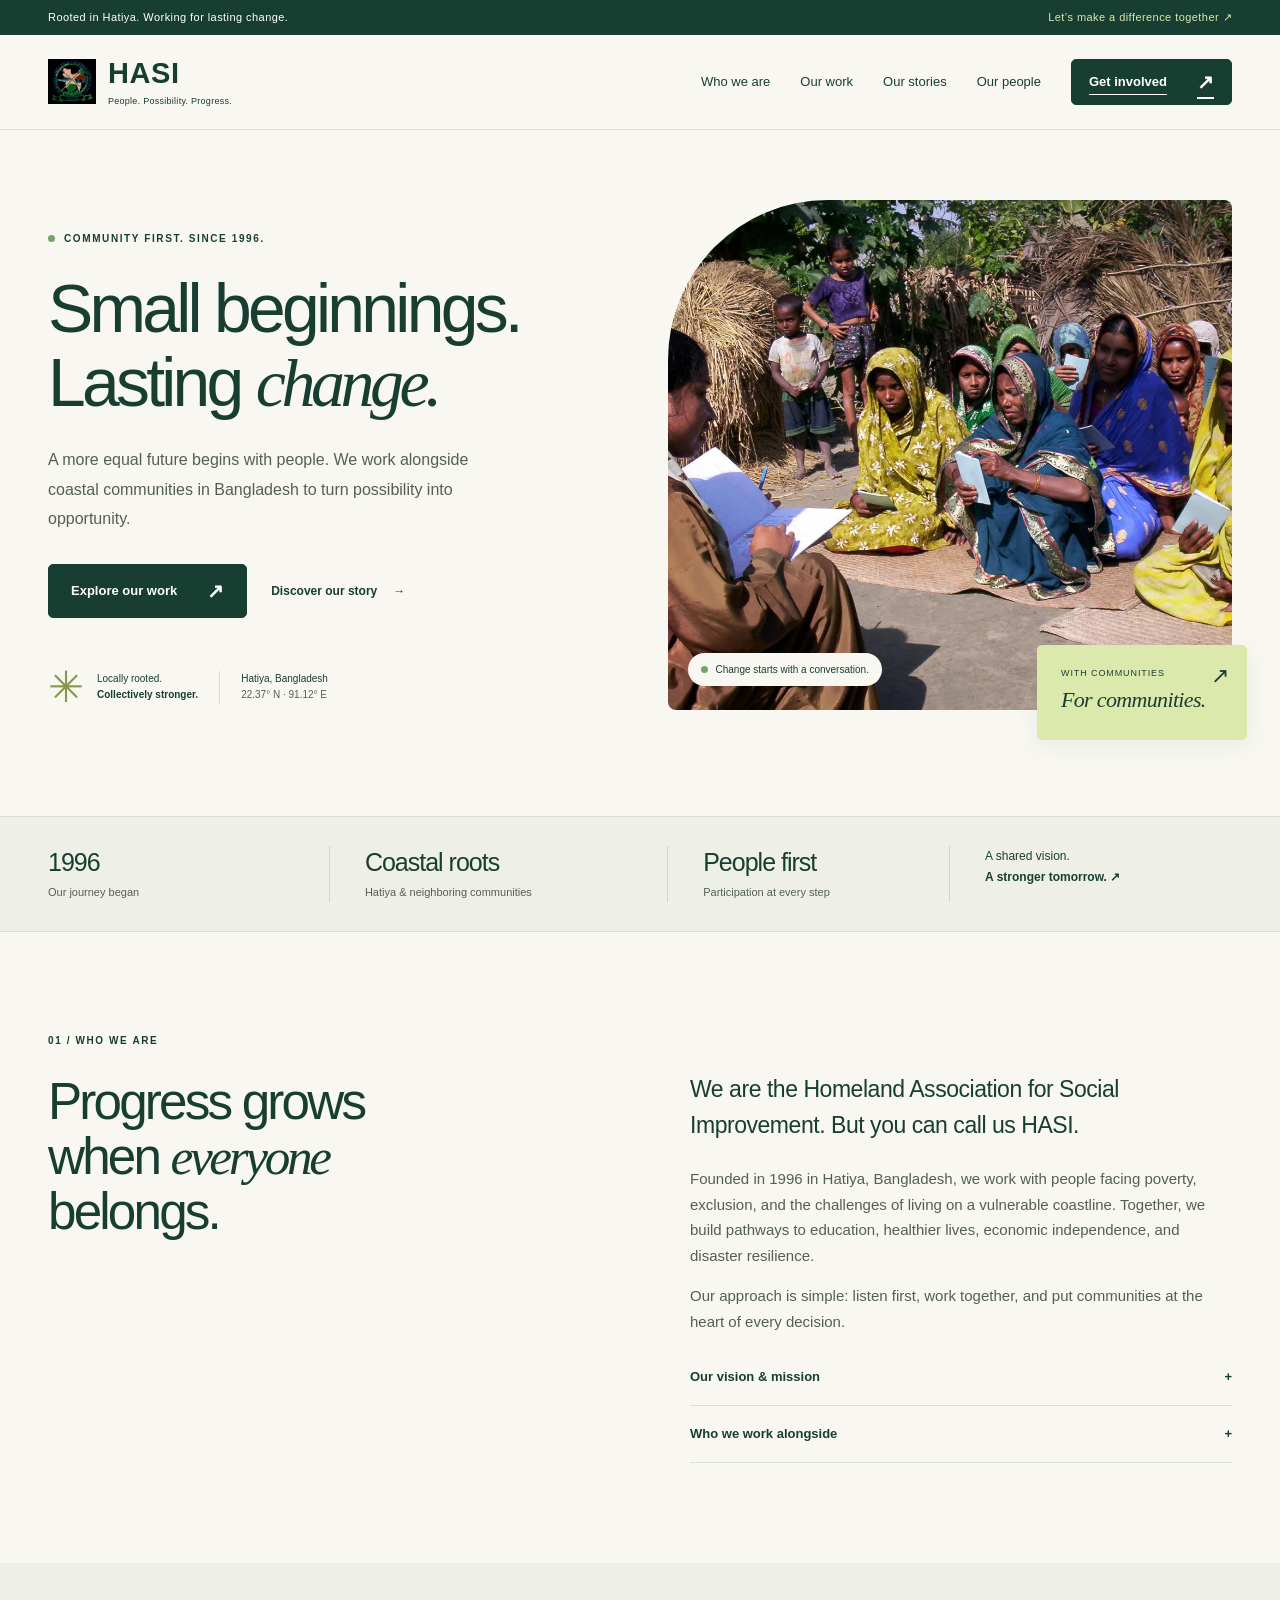
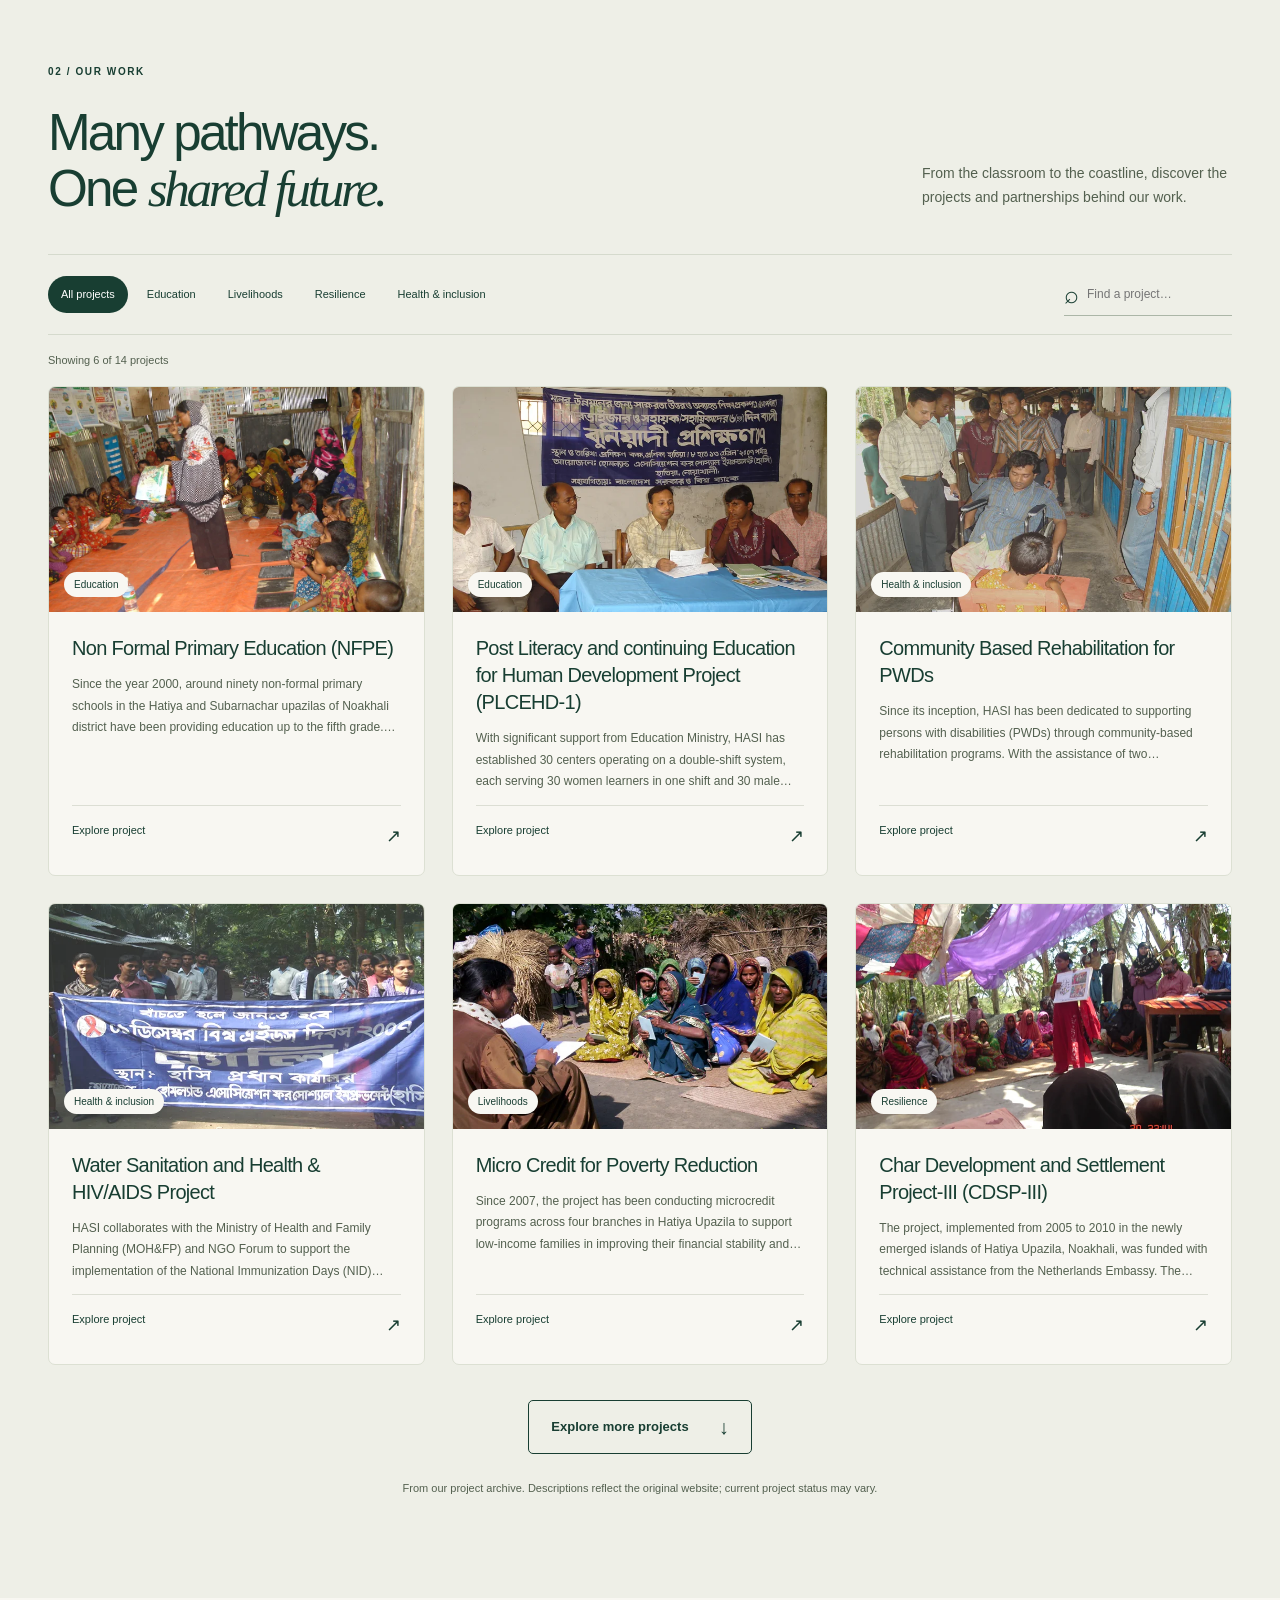
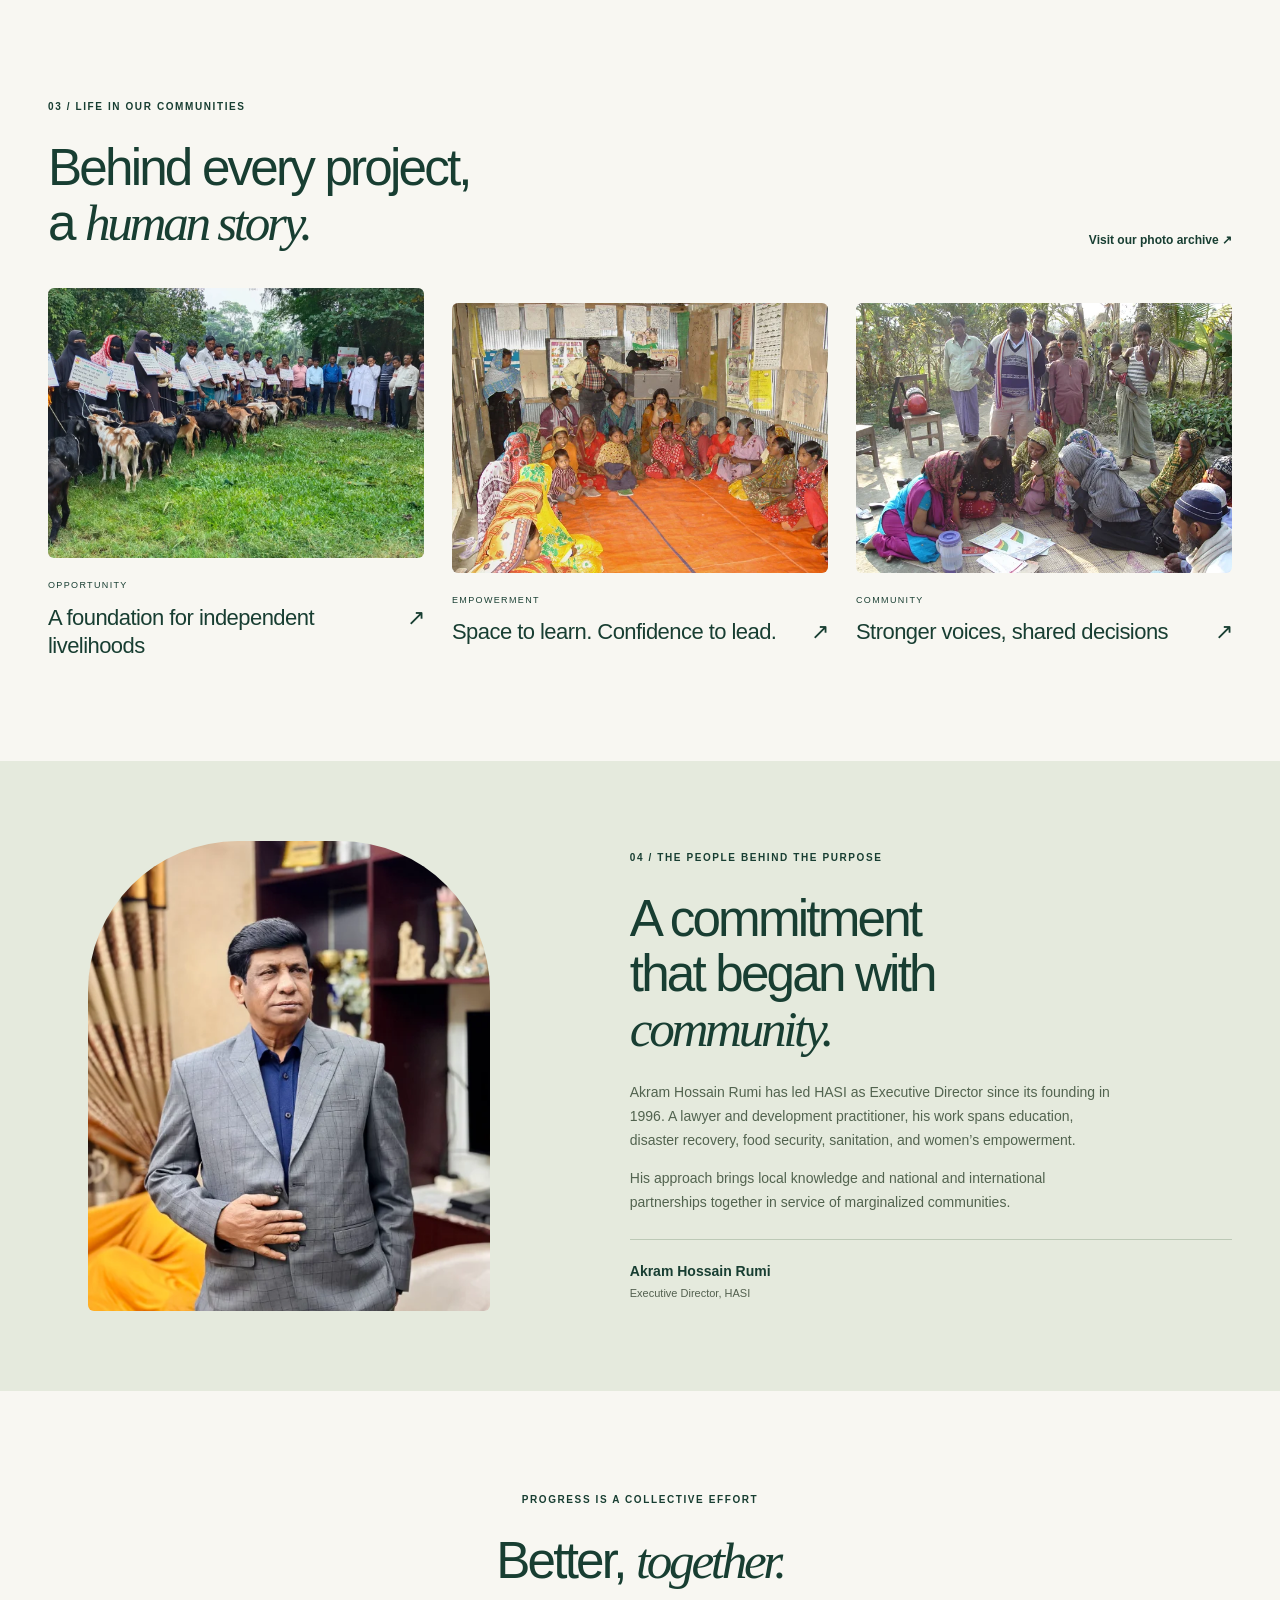
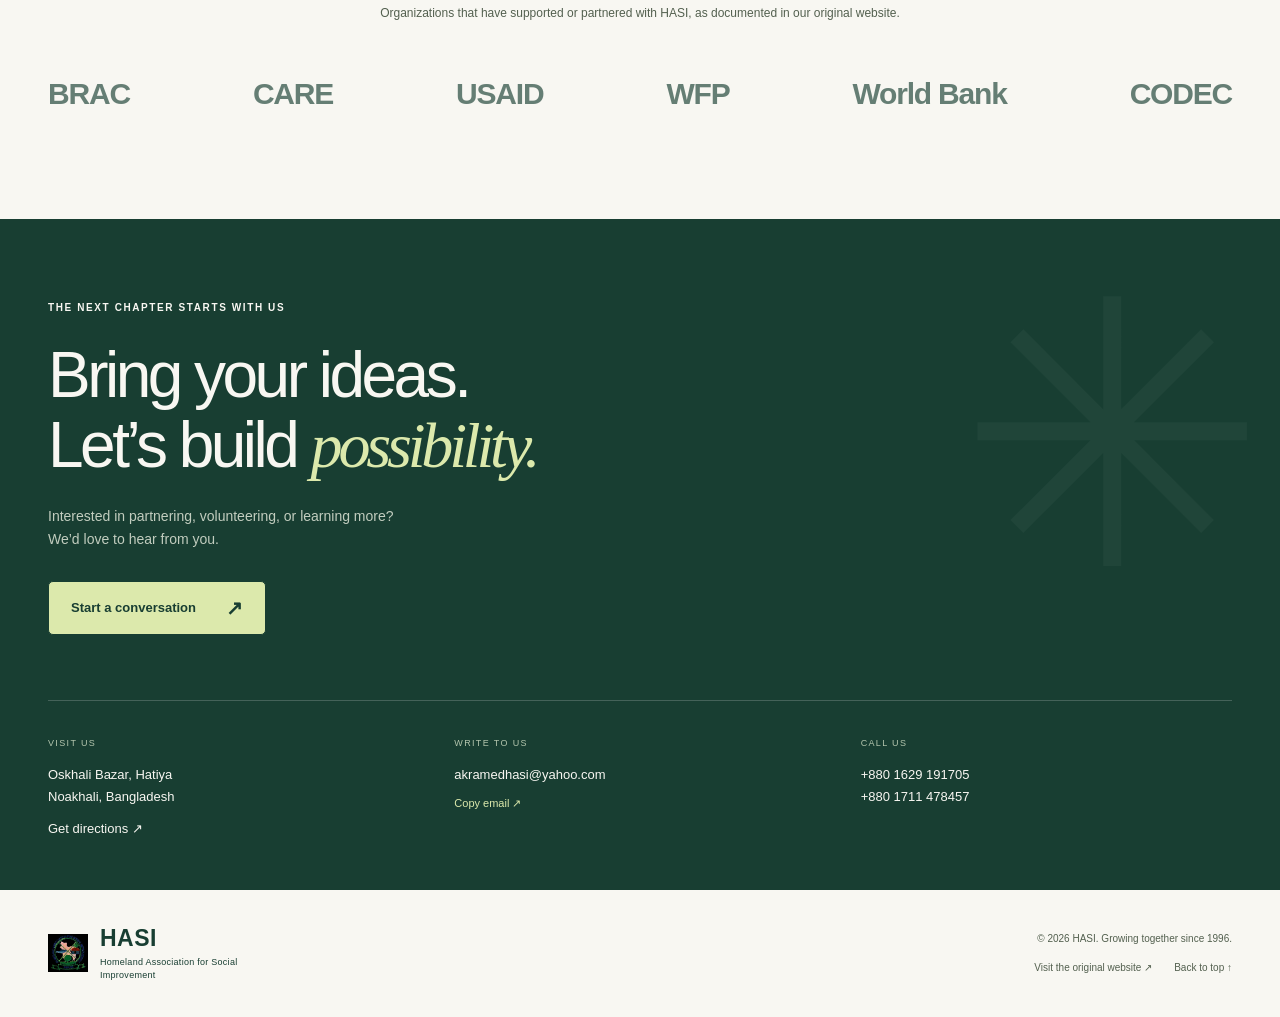
==== v2/index.html @ cec3ed7b "Add responsive HASI 2.0 and GitHub Pages deployment" ====
<!doctype html>
<html lang="en">
<head>
<meta charset="utf-8"><meta name="viewport" content="width=device-width, initial-scale=1">
<meta name="theme-color" content="#183e32"><meta name="description" content="Since 1996, HASI has worked alongside communities in coastal Bangladesh to advance education, inclusion, livelihoods and resilience.">
<title>HASI — Together, a more resilient tomorrow</title>
<link rel="icon" href="assets/logo.webp"><link rel="stylesheet" href="style.css"><script src="projects.js" defer></script><script src="app.js" defer></script>
</head>
<body>
<a class="skip" href="#main">Skip to content</a>
<div class="topbar"><div class="container"><span>Rooted in Hatiya. Working for lasting change.</span><a href="mailto:akramedhasi@yahoo.com">Let’s make a difference together ↗</a></div></div>
<header><div class="container nav-row"><a class="brand" href="#" aria-label="HASI home"><img src="assets/logo.webp" alt="" width="48" height="48"><span>HASI<small>People. Possibility. Progress.</small></span></a><button class="menu-toggle" aria-expanded="false" aria-controls="navigation">Menu <span>☰</span></button><nav id="navigation" aria-label="Main navigation"><a href="#about">Who we are</a><a href="#work">Our work</a><a href="#stories">Our stories</a><a href="#leadership">Our people</a><a class="button small" href="#contact">Get involved <span>↗</span></a></nav></div></header>
<main id="main">
<section class="hero container"><div class="hero-copy"><p class="eyebrow"><span class="dot"></span> COMMUNITY FIRST. SINCE 1996.</p><h1>Small beginnings.<br>Lasting <em>change.</em></h1><p class="intro">A more equal future begins with people. We work alongside coastal communities in Bangladesh to turn possibility into opportunity.</p><div class="actions"><a class="button" href="#work">Explore our work <span>↗</span></a><a class="text-link" href="#about">Discover our story <span>→</span></a></div><div class="hero-note"><span class="sun">✳</span><p>Locally rooted.<br><strong>Collectively stronger.</strong></p><span class="note-line"></span><span>Hatiya, Bangladesh<br><b>22.37° N · 91.12° E</b></span></div></div><div class="hero-visual"><img src="assets/hero-img.webp" alt="Women gathering for a community meeting with HASI in coastal Bangladesh" fetchpriority="high" width="1000" height="750"><span class="image-label"><span class="dot"></span> Change starts with a conversation.</span><div class="photo-stamp">WITH COMMUNITIES<br><strong>For communities.</strong><span>↗</span></div></div></section>
<div class="impact-strip"><div class="container impact-grid"><div><strong>1996</strong><span>Our journey began</span></div><div><strong>Coastal roots</strong><span>Hatiya & neighboring communities</span></div><div><strong>People first</strong><span>Participation at every step</span></div><a href="#about">A shared vision.<br><b>A stronger tomorrow. ↗</b></a></div></div>
<section class="section container about" id="about"><div><p class="eyebrow">01 / WHO WE ARE</p><h2>Progress grows<br>when <em>everyone</em><br>belongs.</h2></div><div class="about-copy"><p class="large">We are the Homeland Association for Social Improvement. But you can call us HASI.</p><p>Founded in 1996 in Hatiya, Bangladesh, we work with people facing poverty, exclusion, and the challenges of living on a vulnerable coastline. Together, we build pathways to education, healthier lives, economic independence, and disaster resilience.</p><p>Our approach is simple: listen first, work together, and put communities at the heart of every decision.</p><details><summary>Our vision & mission <span>+</span></summary><p>We envision a society where everyone lives with dignity, free from discrimination. Our mission is to support self-reliant, sustainable livelihoods through community participation, gender equality, local resources, advocacy, and capacity building.</p></details><details><summary>Who we work alongside <span>+</span></summary><p>Our work prioritizes disadvantaged women and children, people with disabilities, landless families, and communities exposed to disasters and climate shocks.</p></details></div></section>
<section class="work section" id="work"><div class="container"><div class="section-heading"><div><p class="eyebrow">02 / OUR WORK</p><h2>Many pathways.<br>One <em>shared future.</em></h2></div><p>From the classroom to the coastline, discover the projects and partnerships behind our work.</p></div><div class="project-controls"><div class="filters" role="group" aria-label="Filter projects"><button class="active" data-filter="All" aria-pressed="true">All projects</button><button data-filter="Education" aria-pressed="false">Education</button><button data-filter="Livelihoods" aria-pressed="false">Livelihoods</button><button data-filter="Resilience" aria-pressed="false">Resilience</button><button data-filter="Health & inclusion" aria-pressed="false">Health & inclusion</button></div><label class="search"><span class="sr-only">Search projects</span><span aria-hidden="true">⌕</span><input type="search" placeholder="Find a project…" id="project-search"></label></div><p class="results" id="result-count" aria-live="polite"></p><div class="project-grid" id="project-grid"></div><noscript><p>Enable JavaScript to explore the searchable project archive, or <a href="../project.html">read the original projects page</a>.</p></noscript><button class="button outline load-more" id="load-more" hidden>Explore more projects <span>↓</span></button><p class="archive-note">From our project archive. Descriptions reflect the original website; current project status may vary.</p></div></section>
<section class="section container stories" id="stories"><div class="section-heading"><div><p class="eyebrow">03 / LIFE IN OUR COMMUNITIES</p><h2>Behind every project,<br>a <em>human story.</em></h2></div><a class="text-link" href="https://drive.google.com/drive/folders/14ONFuNCrioThecmSNW2PNv8nSUtys6gY?usp=drive_link" target="_blank" rel="noopener noreferrer">Visit our photo archive ↗</a></div><div class="story-grid"><button class="story" data-photo="assets/chagol.webp" data-caption="Livelihood support: creating opportunities for economic independence."><img src="assets/chagol.webp" alt="Community members gathered with livestock" loading="lazy"><span>OPPORTUNITY</span><h3>A foundation for independent livelihoods <span>↗</span></h3></button><button class="story" data-photo="assets/9.webp" data-caption="Kishoree Sanglap: dialogue, awareness, and resilience for adolescent girls."><img src="assets/9.webp" alt="Girls participating in a group learning session" loading="lazy"><span>EMPOWERMENT</span><h3>Space to learn. Confidence to lead. <span>↗</span></h3></button><button class="story" data-photo="assets/8.webp" data-caption="Community-led planning brings local knowledge into resilience building."><img src="assets/8.webp" alt="Community members in an outdoor discussion" loading="lazy"><span>COMMUNITY</span><h3>Stronger voices, shared decisions <span>↗</span></h3></button></div></section>
<section class="leadership" id="leadership"><div class="container leadership-grid"><div class="portrait"><img src="assets/ed.webp" alt="Akram Hossain Rumi, Executive Director of HASI" loading="lazy"></div><div><p class="eyebrow">04 / THE PEOPLE BEHIND THE PURPOSE</p><h2>A commitment<br>that began with<br><em>community.</em></h2><p>Akram Hossain Rumi has led HASI as Executive Director since its founding in 1996. A lawyer and development practitioner, his work spans education, disaster recovery, food security, sanitation, and women’s empowerment.</p><p>His approach brings local knowledge and national and international partnerships together in service of marginalized communities.</p><div class="signature"><strong>Akram Hossain Rumi</strong><span>Executive Director, HASI</span></div></div></div></section>
<section class="section container partners"><p class="eyebrow">PROGRESS IS A COLLECTIVE EFFORT</p><h2>Better, <em>together.</em></h2><p>Organizations that have supported or partnered with HASI, as documented in our original website.</p><div class="partner-list"><a href="https://www.brac.net/" target="_blank" rel="noopener noreferrer">BRAC</a><a href="https://www.carebangladesh.org/" target="_blank" rel="noopener noreferrer">CARE</a><a href="https://www.usaid.gov/" target="_blank" rel="noopener noreferrer">USAID</a><a href="https://www.wfp.org/" target="_blank" rel="noopener noreferrer">WFP</a><a href="https://www.worldbank.org/" target="_blank" rel="noopener noreferrer">World Bank</a><a href="https://www.codecbd.org/" target="_blank" rel="noopener noreferrer">CODEC</a></div></section>
<section class="contact" id="contact"><div class="container"><p class="eyebrow">THE NEXT CHAPTER STARTS WITH US</p><h2>Bring your ideas.<br>Let’s build <em>possibility.</em></h2><p>Interested in partnering, volunteering, or learning more?<br>We’d love to hear from you.</p><a class="button light" href="mailto:akramedhasi@yahoo.com">Start a conversation <span>↗</span></a><div class="contact-details"><div><span>VISIT US</span><p>Oskhali Bazar, Hatiya<br>Noakhali, Bangladesh</p><a href="https://www.google.com/maps/search/?api=1&query=Oskhali+Bazar+Hatiya+Noakhali+Bangladesh" target="_blank" rel="noopener noreferrer">Get directions ↗</a></div><div><span>WRITE TO US</span><a href="mailto:akramedhasi@yahoo.com">akramedhasi@yahoo.com</a><button class="copy-email" id="copy-email">Copy email ↗</button><span id="copy-status" role="status"></span></div><div><span>CALL US</span><a href="tel:+8801629191705">+880 1629 191705</a><a href="tel:+8801711478457">+880 1711 478457</a></div></div></div><span class="contact-flower" aria-hidden="true">✳</span></section>
</main>
<footer class="container"><a class="brand" href="#"><img src="assets/logo.webp" alt="" width="40" height="40"><span>HASI<small>Homeland Association for Social Improvement</small></span></a><div><span>© <span id="year">2026</span> HASI. Growing together since 1996.</span><a href="../index.html">Visit the original website ↗</a><a href="#main">Back to top ↑</a></div></footer>
<dialog id="detail-dialog" aria-labelledby="dialog-title"><button class="dialog-close" aria-label="Close dialog">×</button><div id="dialog-content"></div></dialog>
</body></html>
---- v2/style.css ----
:root{--ink:#183e32;--green:#245540;--muted:#53604f;--cream:#f8f7f2;--line:#dcded4;--lime:#dce9ac;--white:#fff;--serif:Georgia,'Times New Roman',serif}*{box-sizing:border-box}html{scroll-behavior:smooth;scroll-padding-top:100px}body{margin:0;color:var(--ink);background:var(--cream);font-family:Arial,Helvetica,sans-serif;font-size:15px;line-height:1.7}button,input{font:inherit}button,a,input,summary{-webkit-tap-highlight-color:transparent}a{color:inherit;text-decoration:none}button{cursor:pointer}img{max-width:100%;display:block;object-fit:cover}button{color:inherit}a:focus-visible,button:focus-visible,input:focus-visible,summary:focus-visible{outline:3px solid #b77529;outline-offset:5px}.container{width:min(1240px,calc(100% - 96px));margin-inline:auto}.topbar{background:var(--ink);color:#fff;font-size:11px;letter-spacing:.04em}.topbar .container{display:flex;justify-content:space-between;padding-block:8px}.topbar a{color:var(--lime)}header{position:sticky;top:0;z-index:20;background:rgba(248,247,242,.97);border-bottom:1px solid var(--line)}.nav-row{display:flex;align-items:center;justify-content:space-between;min-height:94px;gap:20px}.brand{display:flex;gap:12px;align-items:center;flex-shrink:0}.brand img{object-fit:contain}.brand>span{font-size:29px;font-weight:800;line-height:1.15;letter-spacing:.02em}.brand small{display:block;font-size:9px;font-weight:400;letter-spacing:.03em;margin-top:5px}nav{display:flex;align-items:center;gap:30px;font-size:13px}nav>a:not(.button):hover,.text-link:hover{color:#7b611d}nav>a[aria-current]{text-decoration:underline;text-underline-offset:8px}.button{display:inline-flex;align-items:center;justify-content:space-between;gap:30px;padding:15px 22px;background:var(--ink);color:white;border:1px solid var(--ink);border-radius:5px;font-size:13px;font-weight:600;transition:background .2s,transform .2s}.button:hover{background:#32674f;transform:translateY(-2px)}.button span{font-size:20px;line-height:1}.button.small{padding:11px 17px}.menu-toggle{display:none}.hero{display:grid;grid-template-columns:1fr 1fr;gap:55px;align-items:center;padding-block:70px 76px}.eyebrow{font-size:10px;letter-spacing:.16em;font-weight:700;margin:0 0 25px;display:flex;align-items:center;gap:9px}.dot{display:inline-block;width:7px;height:7px;background:#76a468;border-radius:50%;flex-shrink:0}h1,h2,h3,p{margin-top:0}h1,h2{font-weight:400;letter-spacing:-.055em;line-height:1.08}h1{font-size:clamp(52px,5.3vw,77px);margin-bottom:25px}em{font-family:var(--serif);font-weight:400;letter-spacing:-.065em}h2{font-size:clamp(38px,4vw,58px);margin-bottom:25px}.intro{font-size:16px;max-width:430px;color:var(--muted);line-height:1.85}.actions{display:flex;align-items:center;gap:24px;margin-top:30px}.text-link{font-size:12px;font-weight:600;display:inline-flex;align-items:center;gap:16px}.hero-note{display:flex;align-items:center;gap:13px;margin-top:48px;font-size:10px;line-height:1.6}.hero-note p{margin:0}.sun{font-size:43px;color:#839947;line-height:1}.note-line{height:33px;width:1px;background:var(--line);margin-inline:8px}.hero-note b{font-weight:400;color:var(--muted)}.hero-visual{position:relative;padding-bottom:30px}.hero-visual>img{height:510px;width:100%;border-radius:160px 8px 8px 8px;object-position:45% center}.image-label{position:absolute;bottom:54px;left:20px;background:var(--cream);padding:8px 13px;border-radius:30px;font-size:10px;display:flex;align-items:center;gap:8px}.photo-stamp{position:absolute;right:-15px;bottom:0;background:var(--lime);width:210px;padding:21px 24px;border-radius:5px;font-size:9px;letter-spacing:.1em;box-shadow:0 6px 25px #183e3210}.photo-stamp strong{display:block;font-family:var(--serif);font-size:22px;font-style:italic;letter-spacing:-.03em;font-weight:400}.photo-stamp>span{position:absolute;right:17px;top:12px;font-size:22px}.impact-strip{border-block:1px solid var(--line);background:#eef0e7}.impact-grid{display:grid;grid-template-columns:1fr 1.2fr 1fr 1fr;padding-block:29px}.impact-grid>div,.impact-grid>a{padding-left:35px;border-right:1px solid #d2d7c9}.impact-grid>div:first-child{padding-left:0}.impact-grid>a{border:0;padding-left:35px;font-size:12px;line-height:1.8}.impact-grid strong{display:block;font-size:25px;letter-spacing:-.04em;font-weight:400;line-height:1.3}.impact-grid span{display:block;font-size:11px;color:var(--muted);margin-top:5px}.section{padding-block:100px}.about{display:grid;grid-template-columns:1fr 1fr;gap:100px}.about-copy{padding-top:40px;color:var(--muted)}.large{font-size:23px;color:var(--ink);line-height:1.55;letter-spacing:-.02em}details{border-bottom:1px solid var(--line);color:var(--ink)}summary{cursor:pointer;padding-block:17px;display:flex;justify-content:space-between;font-size:13px;font-weight:600;list-style:none}summary::-webkit-details-marker{display:none}details[open] summary span{transform:rotate(45deg)}details p{font-size:14px;color:var(--muted)}.work{background:#eeefe7}.section-heading{display:flex;align-items:end;justify-content:space-between;gap:40px;margin-bottom:38px}.section-heading h2{margin:0}.section-heading>p{max-width:310px;font-size:14px;color:var(--muted);margin-bottom:6px}.project-controls{display:flex;justify-content:space-between;gap:18px;align-items:center;border-block:1px solid #d5dacd;padding-block:18px}.filters{display:flex;flex-wrap:wrap;gap:6px}.filters button{background:none;border:1px solid transparent;border-radius:30px;padding:8px 12px;font-size:11px}.filters button.active{background:var(--ink);color:white}.filters button:hover{border-color:var(--ink)}.search{display:flex;align-items:center;gap:8px;border-bottom:1px solid #abb6a7}.search>span{font-size:25px}.search input{width:145px;padding:8px 0;background:none;border:0;font-size:12px;color:var(--ink);min-width:0}.results{font-size:11px;color:var(--muted);margin:16px 0}.project-grid{display:grid;grid-template-columns:repeat(3,1fr);gap:27px}.project-card{background:var(--cream);border-radius:7px;overflow:hidden;border:1px solid #dce0d3;display:flex;flex-direction:column;transition:transform .2s,box-shadow .2s}.project-card:hover{transform:translateY(-5px);box-shadow:0 12px 20px #183e320c}.project-image{position:relative;overflow:hidden}.project-image img{width:100%;height:225px;transition:transform .5s}.project-card:hover img{transform:scale(1.04)}.tag{position:absolute;left:15px;bottom:15px;background:var(--cream);padding:4px 10px;border-radius:20px;font-size:10px}.project-body{padding:23px;display:flex;flex-direction:column;flex:1}.project-body h3{font-size:20px;line-height:1.35;letter-spacing:-.035em;font-weight:500;margin-bottom:12px}.project-body p{font-size:12px;line-height:1.8;color:var(--muted);display:-webkit-box;-webkit-line-clamp:3;-webkit-box-orient:vertical;overflow:hidden}.project-body button{background:none;border:0;border-top:1px solid var(--line);margin-top:auto;padding:15px 0 0;text-align:left;font-size:11px;display:flex;justify-content:space-between}.project-body button span{font-size:18px}.outline{background:transparent;color:var(--ink)}.outline:hover{color:#fff}.load-more{margin:35px auto 0;display:flex}.load-more[hidden]{display:none}.archive-note{font-size:11px;color:var(--muted);text-align:center;margin:25px 0 0}.story-grid{display:grid;grid-template-columns:repeat(3,1fr);gap:28px}.story{background:none;border:0;text-align:left;padding:0}.story img{width:100%;height:270px;border-radius:6px;transition:filter .2s}.story:hover img{filter:brightness(.9)}.story>span{display:block;font-size:9px;letter-spacing:.15em;margin-top:20px}.story h3{font-size:22px;line-height:1.3;font-weight:400;letter-spacing:-.025em;margin:10px 0 0;display:flex;justify-content:space-between;gap:15px}.leadership{background:#e5eadd;padding-block:80px}.leadership-grid{display:grid;grid-template-columns:.8fr 1fr;align-items:center;gap:100px}.portrait{padding:0 40px}.portrait img{height:470px;width:100%;border-radius:150px 150px 6px 6px;object-position:center 35%}.leadership-grid>div>p:not(.eyebrow){color:#52634f;font-size:14px;max-width:490px}.signature{border-top:1px solid #bcc9b6;margin-top:25px;padding-top:20px;display:flex;flex-direction:column;font-size:14px}.signature span{color:var(--muted);font-size:11px}.partners{text-align:center}.partners .eyebrow{justify-content:center}.partners h2{margin-bottom:15px}.partners>p:not(.eyebrow){font-size:12px;color:var(--muted)}.partner-list{display:flex;justify-content:space-between;align-items:center;gap:25px;flex-wrap:wrap;margin-top:45px}.partner-list a{font-size:clamp(20px,2.4vw,30px);font-weight:700;letter-spacing:-.04em;opacity:.65}.partner-list a:hover{opacity:1}.contact{background:var(--ink);color:var(--cream);padding-block:80px 50px;position:relative;overflow:hidden}.contact .container{position:relative;z-index:1}.contact h2{font-size:clamp(44px,5vw,70px);max-width:700px}.contact h2 em{color:var(--lime)}.contact>div>p:not(.eyebrow){color:#c2cdbf;font-size:14px}.light{background:var(--lime);color:var(--ink);margin-top:15px}.light:hover{background:white}.contact-details{display:grid;grid-template-columns:1fr 1fr 1fr;gap:35px;border-top:1px solid #ffffff30;padding-top:35px;margin-top:65px;font-size:13px}.contact-details>div{display:flex;flex-direction:column;align-items:start}.contact-details>div>span:first-child{font-size:9px;letter-spacing:.15em;color:#b4c6ae;margin-bottom:12px}.contact-details p{margin-bottom:10px}.contact-details a:hover{text-decoration:underline}.copy-email{border:0;background:none;padding:8px 0;color:var(--lime);font-size:11px}.contact-flower{position:absolute;right:1%;top:5%;font-size:370px;color:#ffffff09;line-height:1;pointer-events:none}footer{padding-block:35px;display:flex;align-items:center;justify-content:space-between;gap:30px}footer .brand>span{font-size:23px}footer .brand small{max-width:190px;line-height:1.4}footer>div{display:flex;flex-wrap:wrap;justify-content:end;gap:12px 22px;font-size:10px;color:var(--muted)}footer>div>span{flex-basis:100%;text-align:right}.skip{position:fixed;top:-100px;left:20px;z-index:100;padding:10px;background:white}.skip:focus{top:15px}.sr-only{position:absolute;width:1px;height:1px;padding:0;margin:-1px;overflow:hidden;clip:rect(0,0,0,0);white-space:nowrap;border:0}dialog{border:0;border-radius:12px;background:var(--cream);color:var(--ink);width:min(740px,calc(100% - 32px));max-height:85dvh;padding:0;box-shadow:0 20px 80px #0004}dialog::backdrop{background:#102b25b3;backdrop-filter:blur(4px)}.dialog-close{position:sticky;top:15px;margin:15px 15px -55px auto;display:block;z-index:2;border:0;border-radius:50%;background:white;width:40px;height:40px;font-size:27px}.dialog-image{width:100%;max-height:430px;object-fit:cover}.dialog-body{padding:30px}.dialog-body h2{font-size:32px;letter-spacing:-.035em;line-height:1.2}.dialog-body .eyebrow{margin-bottom:12px}.dialog-body p{font-size:15px;color:var(--muted)}body.modal-open{overflow:hidden}.empty{grid-column:1/-1;padding:45px;text-align:center}section[id]{scroll-margin-top:20px}@media(min-width:1600px){.hero{padding-block:90px}.hero-visual>img{height:570px}}@media(max-width:1100px){.container{width:calc(100% - 56px)}nav{gap:20px}.hero{gap:30px}.hero-visual>img{height:460px}h1{font-size:58px}.hero-note{margin-top:30px}.about,.leadership-grid{gap:55px}.project-controls{align-items:start;flex-direction:column}.search{width:100%}.search input{width:100%}.project-image img{height:190px}.portrait{padding:0 15px}.portrait img{height:450px}.story img{height:220px}}@media(max-width:800px){.topbar a{display:none}.nav-row{min-height:78px}.menu-toggle{display:flex;align-items:center;gap:14px;background:none;border:1px solid var(--line);border-radius:4px;padding:7px 12px;font-size:12px}nav{display:none;position:absolute;top:78px;left:0;right:0;background:var(--cream);padding:24px 28px;border-bottom:1px solid var(--line);box-shadow:0 12px 15px #0000000a}nav.open{display:flex;flex-direction:column;align-items:stretch;gap:20px}.hero{grid-template-columns:1fr;padding-block:45px;gap:35px}.hero-copy{max-width:600px}h1{font-size:clamp(49px,8vw,72px)}.intro{max-width:530px}.hero-note{margin-top:30px}.hero-visual>img{height:440px;border-top-left-radius:130px}.photo-stamp{right:12px}.impact-grid{grid-template-columns:1fr 1fr;gap:25px 0}.impact-grid>div,.impact-grid>a{padding-left:25px}.impact-grid>div:nth-child(3){padding-left:0}.impact-grid>div:nth-child(2){border:0}.section{padding-block:65px}.about{gap:30px}.about-copy{padding-top:0}.large{font-size:20px}.project-grid{grid-template-columns:1fr 1fr;gap:20px}.section-heading{align-items:start;gap:25px}.section-heading>p{max-width:240px}.story-grid{gap:17px}.story img{height:170px}.story h3{font-size:18px}.leadership-grid{gap:30px;grid-template-columns:.8fr 1fr}.portrait{padding:0}.portrait img{height:390px}.leadership h2{font-size:38px}.contact-details{gap:20px}.contact-details>div>a{overflow-wrap:anywhere}footer{align-items:start}.brand small{font-size:8px}.partners h2{font-size:46px}}@media(max-width:560px){.container{width:calc(100% - 36px)}.topbar{font-size:9px}.brand>span{font-size:25px}.brand img{width:42px;height:42px}.hero{padding-block:35px}.eyebrow{font-size:9px;margin-bottom:22px}h1{font-size:49px;letter-spacing:-.06em}.intro{font-size:14px}.actions{gap:18px;flex-wrap:wrap}.button{padding:13px 18px;font-size:12px}.text-link{font-size:11px}.hero-visual>img{height:340px;border-top-left-radius:100px}.image-label{font-size:9px;bottom:48px;left:12px;padding:7px 10px}.photo-stamp{width:170px;padding:17px}.photo-stamp strong{font-size:18px}.photo-stamp>span{font-size:17px;right:10px;top:10px}.impact-grid{padding-block:25px}.impact-grid strong{font-size:22px}.impact-grid span{font-size:9px}.impact-grid>a{font-size:10px}.about{grid-template-columns:1fr;gap:10px}.about h2 br{display:none}h2{font-size:39px}.section-heading{flex-direction:column}.section-heading>p{max-width:100%}.filters{gap:3px}.filters button{font-size:10px;padding:7px 10px}.project-grid{grid-template-columns:1fr}.project-image img{height:230px}.project-body{padding:22px}.project-body h3{font-size:23px}.project-body p{font-size:13px}.story-grid{grid-template-columns:1fr;gap:32px}.story img{height:250px}.story h3{font-size:24px}.leadership{padding-block:55px}.leadership-grid{grid-template-columns:1fr}.portrait{max-width:300px;width:85%;margin-inline:auto}.portrait img{height:350px}.leadership h2 br{display:none}.partner-list{justify-content:center;gap:25px 35px;margin-top:30px}.contact{padding-block:55px 35px}.contact h2{font-size:44px}.contact-details{grid-template-columns:1fr;gap:28px;margin-top:40px}.contact-details>div>span:first-child{margin-bottom:7px}.contact-flower{font-size:270px;top:20%;right:-70px}footer{flex-direction:column;gap:25px}footer>div{justify-content:start}footer>div>span{text-align:left}.dialog-body{padding:22px}.dialog-body h2{font-size:27px}.hero-note{font-size:9px;gap:10px}.sun{font-size:36px}}@media(prefers-reduced-motion:reduce){html{scroll-behavior:auto}*,*::before,*::after{transition:none!important;animation:none!important}}
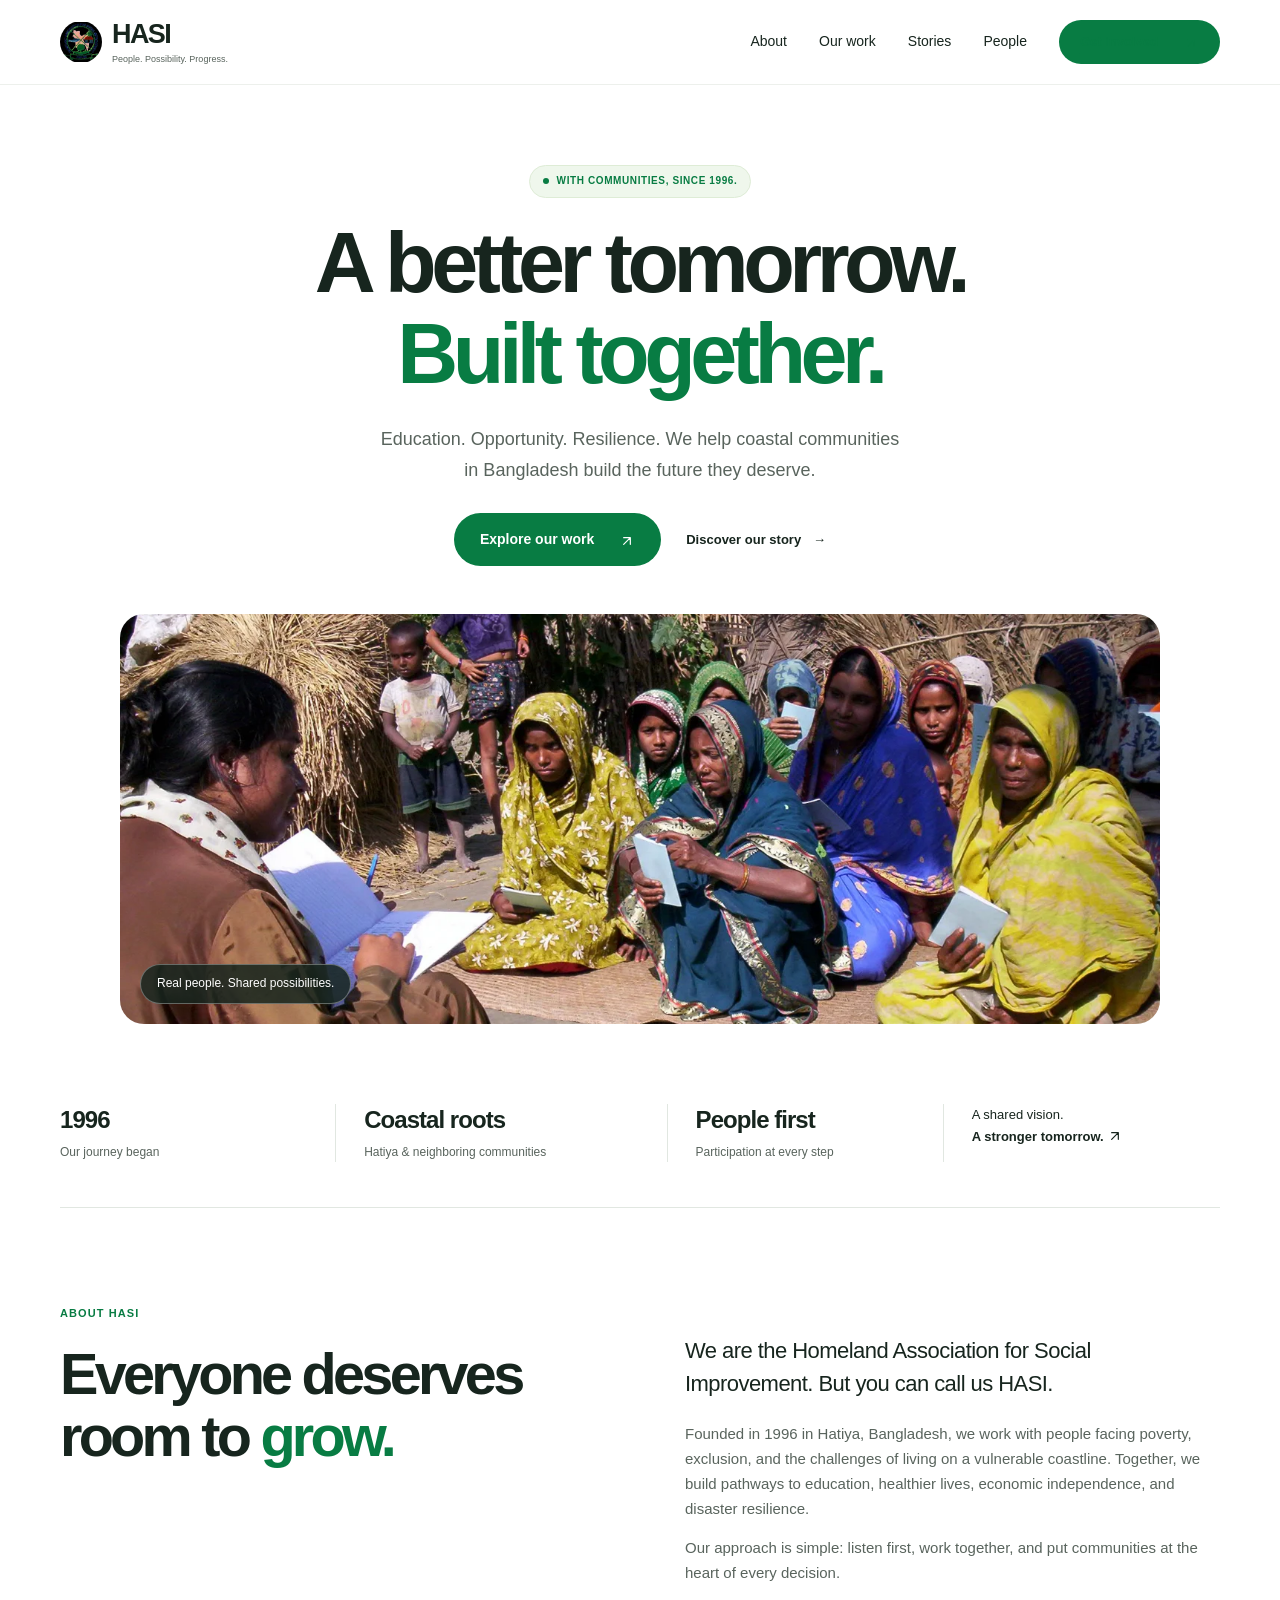
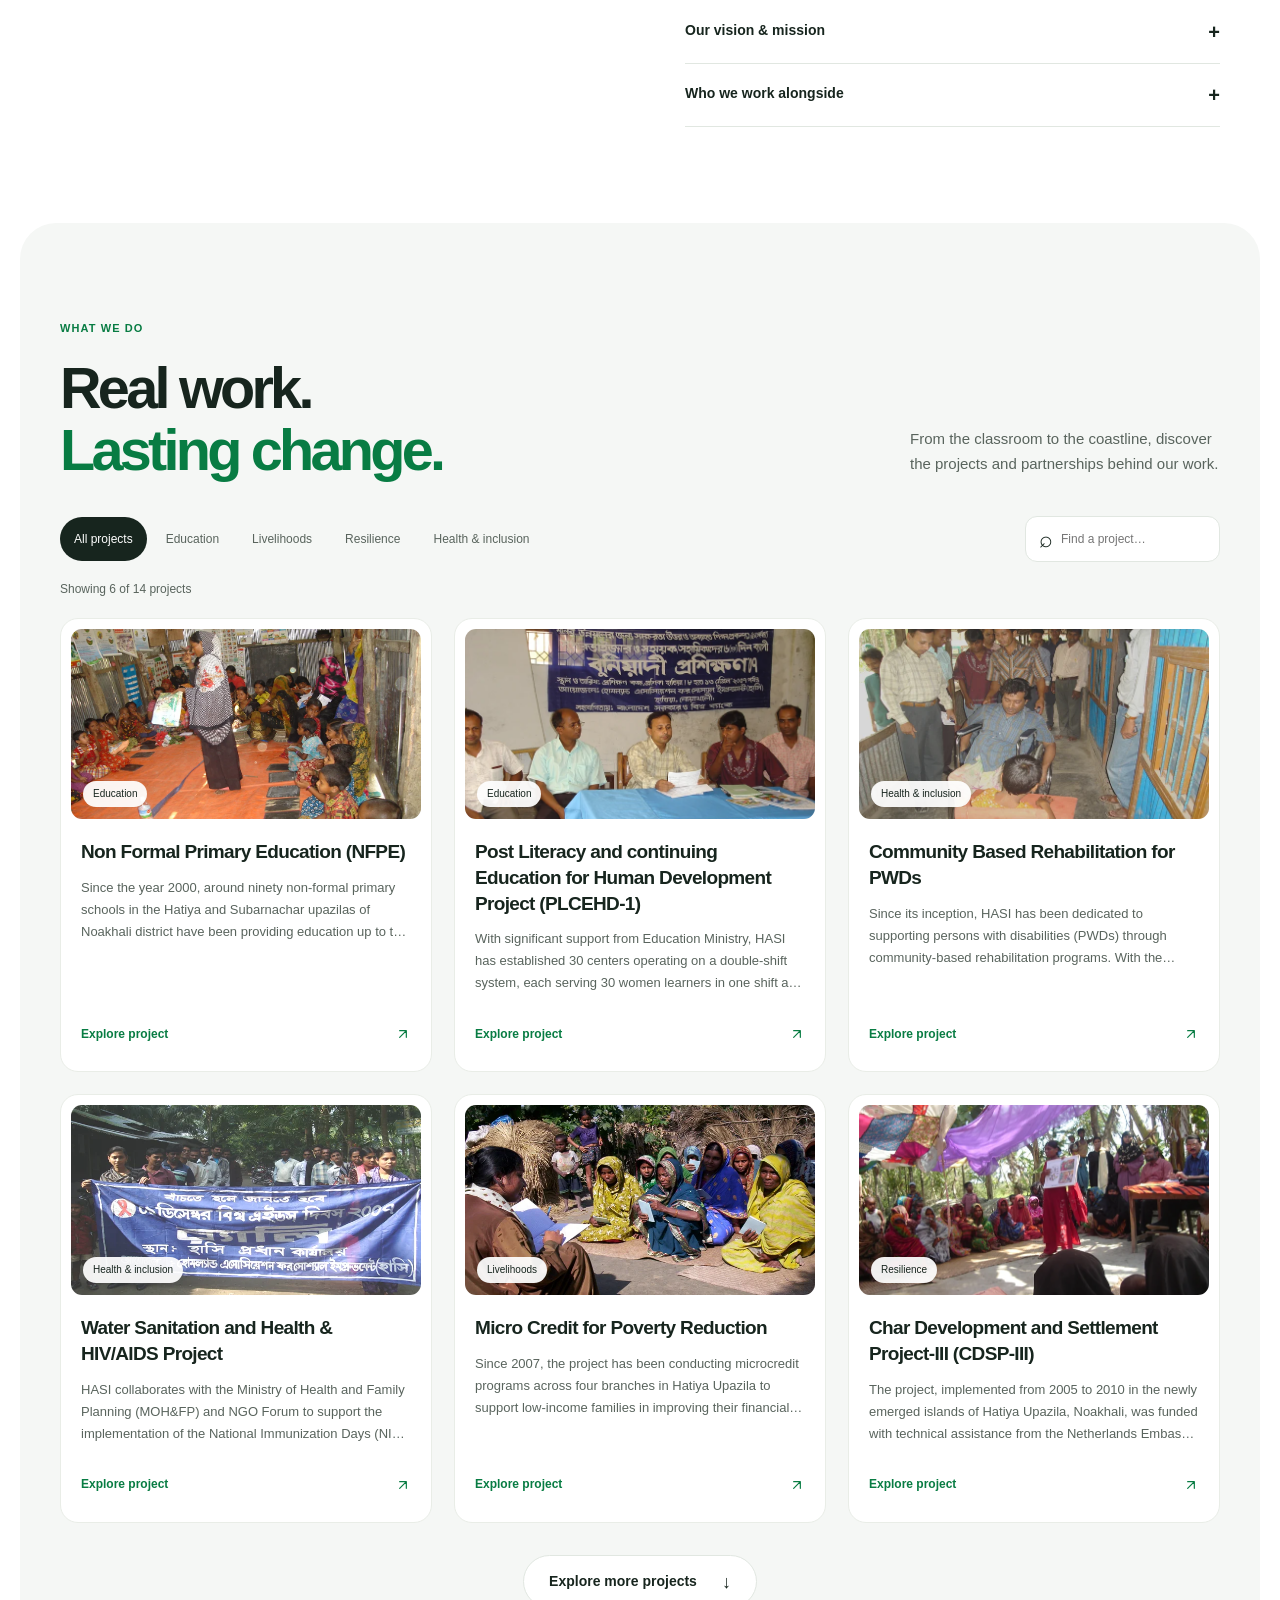
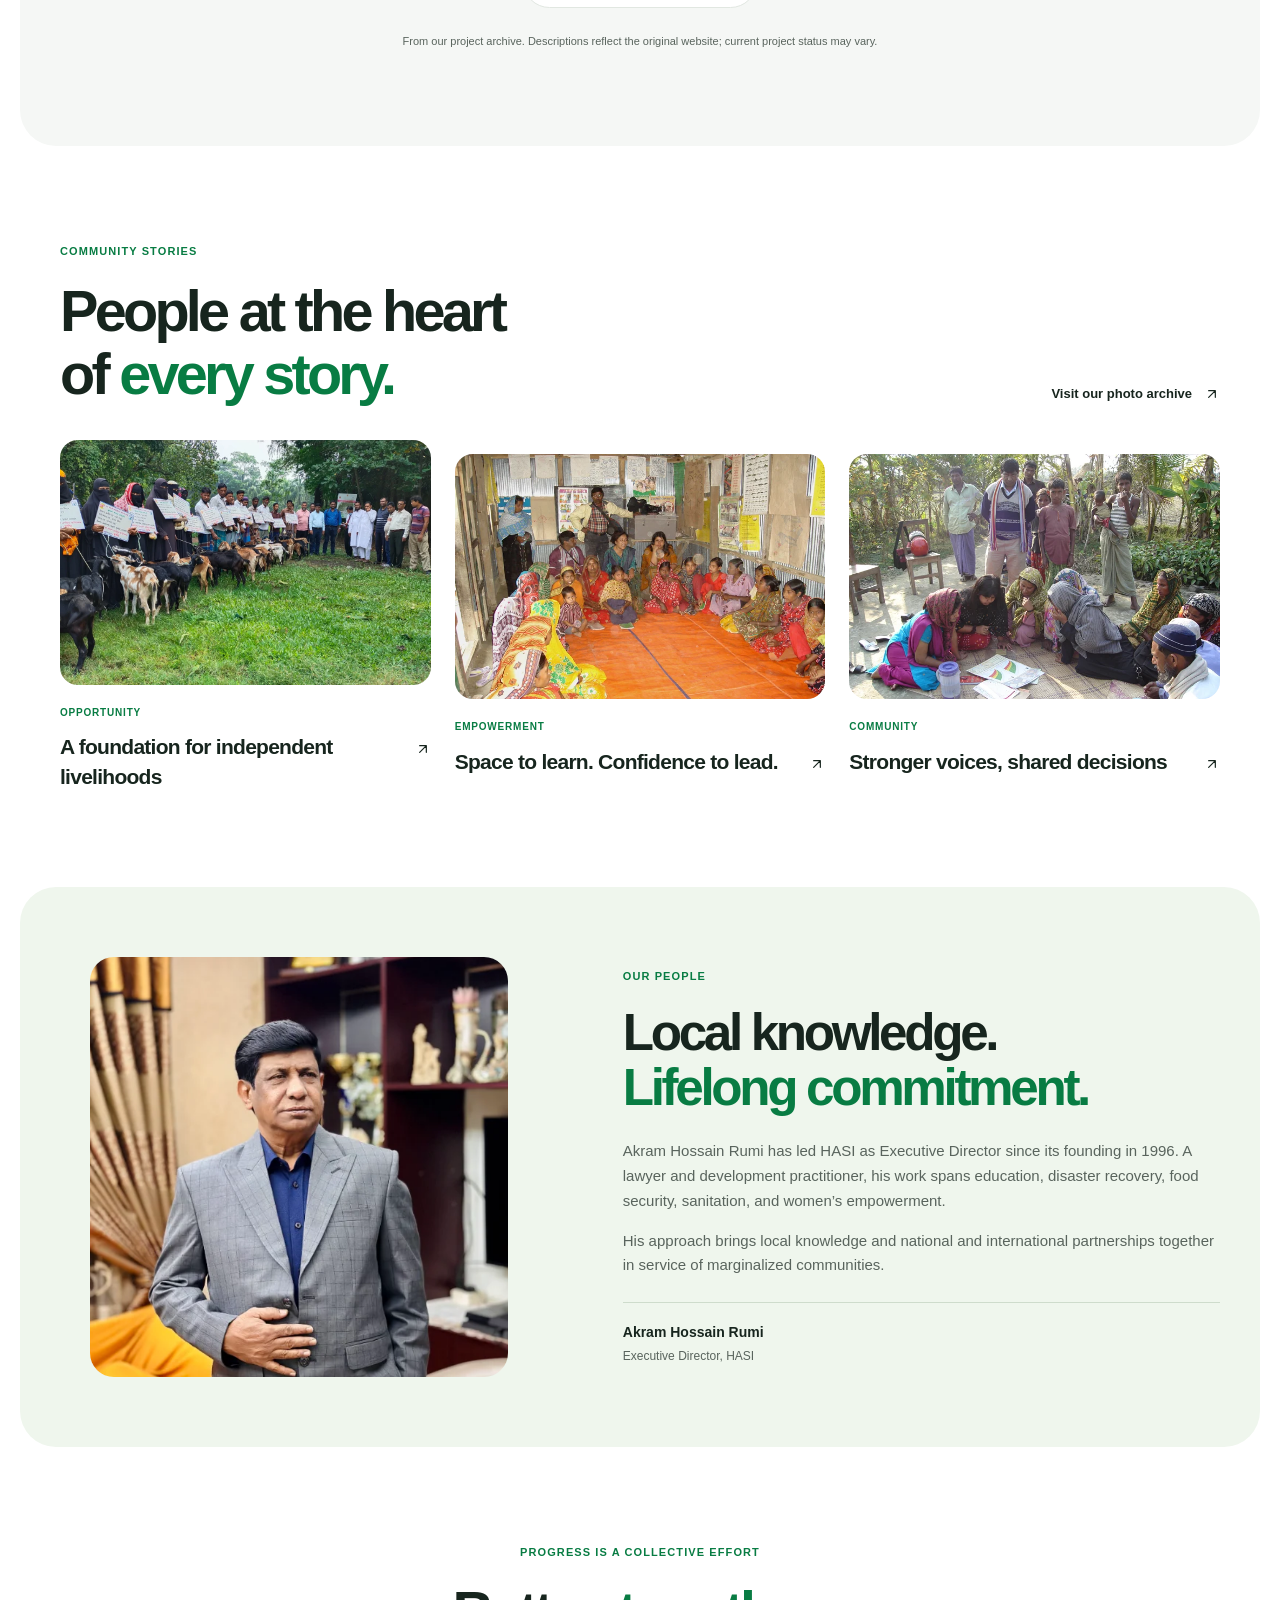
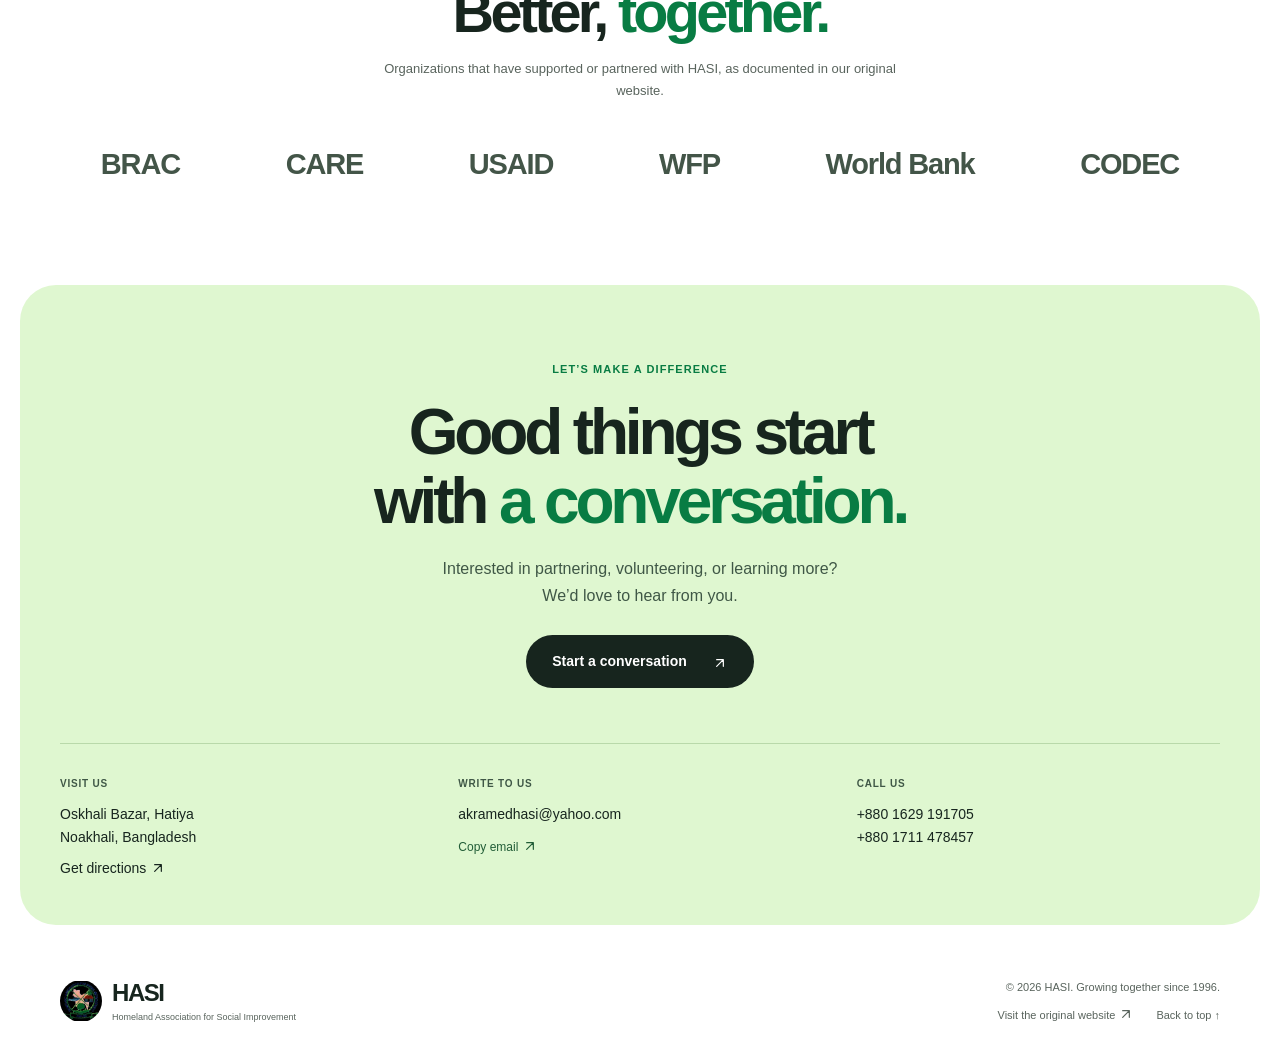
==== commit 9b909617: "Refine HASI with clean product-inspired design" ====
--- a/v2/index.html
+++ b/v2/index.html
@@ -4,22 +4,21 @@
 <meta charset="utf-8"><meta name="viewport" content="width=device-width, initial-scale=1">
 <meta name="theme-color" content="#183e32"><meta name="description" content="Since 1996, HASI has worked alongside communities in coastal Bangladesh to advance education, inclusion, livelihoods and resilience.">
 <title>HASI — Together, a more resilient tomorrow</title>
-<link rel="icon" href="assets/logo.webp"><link rel="stylesheet" href="style.css"><script src="projects.js" defer></script><script src="app.js" defer></script>
+<link rel="icon" href="assets/logo.webp"><link rel="stylesheet" href="style.css?v=2.1"><script src="projects.js" defer></script><script src="app.js?v=2.1" defer></script>
 </head>
 <body>
 <a class="skip" href="#main">Skip to content</a>
-<div class="topbar"><div class="container"><span>Rooted in Hatiya. Working for lasting change.</span><a href="mailto:akramedhasi@yahoo.com">Let’s make a difference together ↗</a></div></div>
-<header><div class="container nav-row"><a class="brand" href="#" aria-label="HASI home"><img src="assets/logo.webp" alt="" width="48" height="48"><span>HASI<small>People. Possibility. Progress.</small></span></a><button class="menu-toggle" aria-expanded="false" aria-controls="navigation">Menu <span>☰</span></button><nav id="navigation" aria-label="Main navigation"><a href="#about">Who we are</a><a href="#work">Our work</a><a href="#stories">Our stories</a><a href="#leadership">Our people</a><a class="button small" href="#contact">Get involved <span>↗</span></a></nav></div></header>
+<header><div class="container nav-row"><a class="brand" href="#" aria-label="HASI home"><img src="assets/logo.webp" alt="" width="48" height="48"><span>HASI<small>People. Possibility. Progress.</small></span></a><button class="menu-toggle" aria-expanded="false" aria-controls="navigation">Menu <span>☰</span></button><nav id="navigation" aria-label="Main navigation"><a href="#about">About</a><a href="#work">Our work</a><a href="#stories">Stories</a><a href="#leadership">People</a><a class="button small" href="#contact">Get involved <span><svg class="arrow-icon" viewBox="0 0 24 24" fill="none" stroke="currentColor" stroke-width="1.8" stroke-linecap="round" stroke-linejoin="round" aria-hidden="true"><path d="M7 17 17 7M7 7h10v10"/></svg></span></a></nav></div></header>
 <main id="main">
-<section class="hero container"><div class="hero-copy"><p class="eyebrow"><span class="dot"></span> COMMUNITY FIRST. SINCE 1996.</p><h1>Small beginnings.<br>Lasting <em>change.</em></h1><p class="intro">A more equal future begins with people. We work alongside coastal communities in Bangladesh to turn possibility into opportunity.</p><div class="actions"><a class="button" href="#work">Explore our work <span>↗</span></a><a class="text-link" href="#about">Discover our story <span>→</span></a></div><div class="hero-note"><span class="sun">✳</span><p>Locally rooted.<br><strong>Collectively stronger.</strong></p><span class="note-line"></span><span>Hatiya, Bangladesh<br><b>22.37° N · 91.12° E</b></span></div></div><div class="hero-visual"><img src="assets/hero-img.webp" alt="Women gathering for a community meeting with HASI in coastal Bangladesh" fetchpriority="high" width="1000" height="750"><span class="image-label"><span class="dot"></span> Change starts with a conversation.</span><div class="photo-stamp">WITH COMMUNITIES<br><strong>For communities.</strong><span>↗</span></div></div></section>
-<div class="impact-strip"><div class="container impact-grid"><div><strong>1996</strong><span>Our journey began</span></div><div><strong>Coastal roots</strong><span>Hatiya & neighboring communities</span></div><div><strong>People first</strong><span>Participation at every step</span></div><a href="#about">A shared vision.<br><b>A stronger tomorrow. ↗</b></a></div></div>
-<section class="section container about" id="about"><div><p class="eyebrow">01 / WHO WE ARE</p><h2>Progress grows<br>when <em>everyone</em><br>belongs.</h2></div><div class="about-copy"><p class="large">We are the Homeland Association for Social Improvement. But you can call us HASI.</p><p>Founded in 1996 in Hatiya, Bangladesh, we work with people facing poverty, exclusion, and the challenges of living on a vulnerable coastline. Together, we build pathways to education, healthier lives, economic independence, and disaster resilience.</p><p>Our approach is simple: listen first, work together, and put communities at the heart of every decision.</p><details><summary>Our vision & mission <span>+</span></summary><p>We envision a society where everyone lives with dignity, free from discrimination. Our mission is to support self-reliant, sustainable livelihoods through community participation, gender equality, local resources, advocacy, and capacity building.</p></details><details><summary>Who we work alongside <span>+</span></summary><p>Our work prioritizes disadvantaged women and children, people with disabilities, landless families, and communities exposed to disasters and climate shocks.</p></details></div></section>
-<section class="work section" id="work"><div class="container"><div class="section-heading"><div><p class="eyebrow">02 / OUR WORK</p><h2>Many pathways.<br>One <em>shared future.</em></h2></div><p>From the classroom to the coastline, discover the projects and partnerships behind our work.</p></div><div class="project-controls"><div class="filters" role="group" aria-label="Filter projects"><button class="active" data-filter="All" aria-pressed="true">All projects</button><button data-filter="Education" aria-pressed="false">Education</button><button data-filter="Livelihoods" aria-pressed="false">Livelihoods</button><button data-filter="Resilience" aria-pressed="false">Resilience</button><button data-filter="Health & inclusion" aria-pressed="false">Health & inclusion</button></div><label class="search"><span class="sr-only">Search projects</span><span aria-hidden="true">⌕</span><input type="search" placeholder="Find a project…" id="project-search"></label></div><p class="results" id="result-count" aria-live="polite"></p><div class="project-grid" id="project-grid"></div><noscript><p>Enable JavaScript to explore the searchable project archive, or <a href="../project.html">read the original projects page</a>.</p></noscript><button class="button outline load-more" id="load-more" hidden>Explore more projects <span>↓</span></button><p class="archive-note">From our project archive. Descriptions reflect the original website; current project status may vary.</p></div></section>
-<section class="section container stories" id="stories"><div class="section-heading"><div><p class="eyebrow">03 / LIFE IN OUR COMMUNITIES</p><h2>Behind every project,<br>a <em>human story.</em></h2></div><a class="text-link" href="https://drive.google.com/drive/folders/14ONFuNCrioThecmSNW2PNv8nSUtys6gY?usp=drive_link" target="_blank" rel="noopener noreferrer">Visit our photo archive ↗</a></div><div class="story-grid"><button class="story" data-photo="assets/chagol.webp" data-caption="Livelihood support: creating opportunities for economic independence."><img src="assets/chagol.webp" alt="Community members gathered with livestock" loading="lazy"><span>OPPORTUNITY</span><h3>A foundation for independent livelihoods <span>↗</span></h3></button><button class="story" data-photo="assets/9.webp" data-caption="Kishoree Sanglap: dialogue, awareness, and resilience for adolescent girls."><img src="assets/9.webp" alt="Girls participating in a group learning session" loading="lazy"><span>EMPOWERMENT</span><h3>Space to learn. Confidence to lead. <span>↗</span></h3></button><button class="story" data-photo="assets/8.webp" data-caption="Community-led planning brings local knowledge into resilience building."><img src="assets/8.webp" alt="Community members in an outdoor discussion" loading="lazy"><span>COMMUNITY</span><h3>Stronger voices, shared decisions <span>↗</span></h3></button></div></section>
-<section class="leadership" id="leadership"><div class="container leadership-grid"><div class="portrait"><img src="assets/ed.webp" alt="Akram Hossain Rumi, Executive Director of HASI" loading="lazy"></div><div><p class="eyebrow">04 / THE PEOPLE BEHIND THE PURPOSE</p><h2>A commitment<br>that began with<br><em>community.</em></h2><p>Akram Hossain Rumi has led HASI as Executive Director since its founding in 1996. A lawyer and development practitioner, his work spans education, disaster recovery, food security, sanitation, and women’s empowerment.</p><p>His approach brings local knowledge and national and international partnerships together in service of marginalized communities.</p><div class="signature"><strong>Akram Hossain Rumi</strong><span>Executive Director, HASI</span></div></div></div></section>
+<section class="hero container"><div class="hero-copy"><p class="eyebrow"><span class="dot"></span> WITH COMMUNITIES, SINCE 1996.</p><h1>A better tomorrow.<br><em>Built together.</em></h1><p class="intro">Education. Opportunity. Resilience. We help coastal communities in Bangladesh build the future they deserve.</p><div class="actions"><a class="button" href="#work">Explore our work <span><svg class="arrow-icon" viewBox="0 0 24 24" fill="none" stroke="currentColor" stroke-width="1.8" stroke-linecap="round" stroke-linejoin="round" aria-hidden="true"><path d="M7 17 17 7M7 7h10v10"/></svg></span></a><a class="text-link" href="#about">Discover our story <span>→</span></a></div></div><div class="hero-visual"><img src="assets/hero-img.webp" alt="Women gathering for a community meeting with HASI in coastal Bangladesh" fetchpriority="high" width="1000" height="750"><span class="image-label">Real people. Shared possibilities.</span></div></section>
+<div class="impact-strip"><div class="container impact-grid"><div><strong>1996</strong><span>Our journey began</span></div><div><strong>Coastal roots</strong><span>Hatiya & neighboring communities</span></div><div><strong>People first</strong><span>Participation at every step</span></div><a href="#about">A shared vision.<br><b>A stronger tomorrow. <svg class="arrow-icon" viewBox="0 0 24 24" fill="none" stroke="currentColor" stroke-width="1.8" stroke-linecap="round" stroke-linejoin="round" aria-hidden="true"><path d="M7 17 17 7M7 7h10v10"/></svg></b></a></div></div>
+<section class="section container about" id="about"><div><p class="eyebrow">ABOUT HASI</p><h2>Everyone deserves<br>room to <em>grow.</em></h2></div><div class="about-copy"><p class="large">We are the Homeland Association for Social Improvement. But you can call us HASI.</p><p>Founded in 1996 in Hatiya, Bangladesh, we work with people facing poverty, exclusion, and the challenges of living on a vulnerable coastline. Together, we build pathways to education, healthier lives, economic independence, and disaster resilience.</p><p>Our approach is simple: listen first, work together, and put communities at the heart of every decision.</p><details><summary>Our vision & mission <span>+</span></summary><p>We envision a society where everyone lives with dignity, free from discrimination. Our mission is to support self-reliant, sustainable livelihoods through community participation, gender equality, local resources, advocacy, and capacity building.</p></details><details><summary>Who we work alongside <span>+</span></summary><p>Our work prioritizes disadvantaged women and children, people with disabilities, landless families, and communities exposed to disasters and climate shocks.</p></details></div></section>
+<section class="work section" id="work"><div class="container"><div class="section-heading"><div><p class="eyebrow">WHAT WE DO</p><h2>Real work.<br><em>Lasting change.</em></h2></div><p>From the classroom to the coastline, discover the projects and partnerships behind our work.</p></div><div class="project-controls"><div class="filters" role="group" aria-label="Filter projects"><button class="active" data-filter="All" aria-pressed="true">All projects</button><button data-filter="Education" aria-pressed="false">Education</button><button data-filter="Livelihoods" aria-pressed="false">Livelihoods</button><button data-filter="Resilience" aria-pressed="false">Resilience</button><button data-filter="Health & inclusion" aria-pressed="false">Health & inclusion</button></div><label class="search"><span class="sr-only">Search projects</span><span aria-hidden="true">⌕</span><input type="search" placeholder="Find a project…" id="project-search"></label></div><p class="results" id="result-count" aria-live="polite"></p><div class="project-grid" id="project-grid"></div><noscript><p>Enable JavaScript to explore the searchable project archive, or <a href="../project.html">read the original projects page</a>.</p></noscript><button class="button outline load-more" id="load-more" hidden>Explore more projects <span>↓</span></button><p class="archive-note">From our project archive. Descriptions reflect the original website; current project status may vary.</p></div></section>
+<section class="section container stories" id="stories"><div class="section-heading"><div><p class="eyebrow">COMMUNITY STORIES</p><h2>People at the heart<br>of <em>every story.</em></h2></div><a class="text-link" href="https://drive.google.com/drive/folders/14ONFuNCrioThecmSNW2PNv8nSUtys6gY?usp=drive_link" target="_blank" rel="noopener noreferrer">Visit our photo archive <svg class="arrow-icon" viewBox="0 0 24 24" fill="none" stroke="currentColor" stroke-width="1.8" stroke-linecap="round" stroke-linejoin="round" aria-hidden="true"><path d="M7 17 17 7M7 7h10v10"/></svg></a></div><div class="story-grid"><button class="story" data-photo="assets/chagol.webp" data-caption="Livelihood support: creating opportunities for economic independence."><img src="assets/chagol.webp" alt="Community members gathered with livestock" loading="lazy"><span>OPPORTUNITY</span><h3>A foundation for independent livelihoods <span><svg class="arrow-icon" viewBox="0 0 24 24" fill="none" stroke="currentColor" stroke-width="1.8" stroke-linecap="round" stroke-linejoin="round" aria-hidden="true"><path d="M7 17 17 7M7 7h10v10"/></svg></span></h3></button><button class="story" data-photo="assets/9.webp" data-caption="Kishoree Sanglap: dialogue, awareness, and resilience for adolescent girls."><img src="assets/9.webp" alt="Girls participating in a group learning session" loading="lazy"><span>EMPOWERMENT</span><h3>Space to learn. Confidence to lead. <span><svg class="arrow-icon" viewBox="0 0 24 24" fill="none" stroke="currentColor" stroke-width="1.8" stroke-linecap="round" stroke-linejoin="round" aria-hidden="true"><path d="M7 17 17 7M7 7h10v10"/></svg></span></h3></button><button class="story" data-photo="assets/8.webp" data-caption="Community-led planning brings local knowledge into resilience building."><img src="assets/8.webp" alt="Community members in an outdoor discussion" loading="lazy"><span>COMMUNITY</span><h3>Stronger voices, shared decisions <span><svg class="arrow-icon" viewBox="0 0 24 24" fill="none" stroke="currentColor" stroke-width="1.8" stroke-linecap="round" stroke-linejoin="round" aria-hidden="true"><path d="M7 17 17 7M7 7h10v10"/></svg></span></h3></button></div></section>
+<section class="leadership" id="leadership"><div class="container leadership-grid"><div class="portrait"><img src="assets/ed.webp" alt="Akram Hossain Rumi, Executive Director of HASI" loading="lazy"></div><div><p class="eyebrow">OUR PEOPLE</p><h2>Local knowledge.<br><em>Lifelong commitment.</em></h2><p>Akram Hossain Rumi has led HASI as Executive Director since its founding in 1996. A lawyer and development practitioner, his work spans education, disaster recovery, food security, sanitation, and women’s empowerment.</p><p>His approach brings local knowledge and national and international partnerships together in service of marginalized communities.</p><div class="signature"><strong>Akram Hossain Rumi</strong><span>Executive Director, HASI</span></div></div></div></section>
 <section class="section container partners"><p class="eyebrow">PROGRESS IS A COLLECTIVE EFFORT</p><h2>Better, <em>together.</em></h2><p>Organizations that have supported or partnered with HASI, as documented in our original website.</p><div class="partner-list"><a href="https://www.brac.net/" target="_blank" rel="noopener noreferrer">BRAC</a><a href="https://www.carebangladesh.org/" target="_blank" rel="noopener noreferrer">CARE</a><a href="https://www.usaid.gov/" target="_blank" rel="noopener noreferrer">USAID</a><a href="https://www.wfp.org/" target="_blank" rel="noopener noreferrer">WFP</a><a href="https://www.worldbank.org/" target="_blank" rel="noopener noreferrer">World Bank</a><a href="https://www.codecbd.org/" target="_blank" rel="noopener noreferrer">CODEC</a></div></section>
-<section class="contact" id="contact"><div class="container"><p class="eyebrow">THE NEXT CHAPTER STARTS WITH US</p><h2>Bring your ideas.<br>Let’s build <em>possibility.</em></h2><p>Interested in partnering, volunteering, or learning more?<br>We’d love to hear from you.</p><a class="button light" href="mailto:akramedhasi@yahoo.com">Start a conversation <span>↗</span></a><div class="contact-details"><div><span>VISIT US</span><p>Oskhali Bazar, Hatiya<br>Noakhali, Bangladesh</p><a href="https://www.google.com/maps/search/?api=1&query=Oskhali+Bazar+Hatiya+Noakhali+Bangladesh" target="_blank" rel="noopener noreferrer">Get directions ↗</a></div><div><span>WRITE TO US</span><a href="mailto:akramedhasi@yahoo.com">akramedhasi@yahoo.com</a><button class="copy-email" id="copy-email">Copy email ↗</button><span id="copy-status" role="status"></span></div><div><span>CALL US</span><a href="tel:+8801629191705">+880 1629 191705</a><a href="tel:+8801711478457">+880 1711 478457</a></div></div></div><span class="contact-flower" aria-hidden="true">✳</span></section>
+<section class="contact" id="contact"><div class="container"><p class="eyebrow">LET’S MAKE A DIFFERENCE</p><h2>Good things start<br>with <em>a conversation.</em></h2><p>Interested in partnering, volunteering, or learning more?<br>We’d love to hear from you.</p><a class="button light" href="mailto:akramedhasi@yahoo.com">Start a conversation <span><svg class="arrow-icon" viewBox="0 0 24 24" fill="none" stroke="currentColor" stroke-width="1.8" stroke-linecap="round" stroke-linejoin="round" aria-hidden="true"><path d="M7 17 17 7M7 7h10v10"/></svg></span></a><div class="contact-details"><div><span>VISIT US</span><p>Oskhali Bazar, Hatiya<br>Noakhali, Bangladesh</p><a href="https://www.google.com/maps/search/?api=1&query=Oskhali+Bazar+Hatiya+Noakhali+Bangladesh" target="_blank" rel="noopener noreferrer">Get directions <svg class="arrow-icon" viewBox="0 0 24 24" fill="none" stroke="currentColor" stroke-width="1.8" stroke-linecap="round" stroke-linejoin="round" aria-hidden="true"><path d="M7 17 17 7M7 7h10v10"/></svg></a></div><div><span>WRITE TO US</span><a href="mailto:akramedhasi@yahoo.com">akramedhasi@yahoo.com</a><button class="copy-email" id="copy-email">Copy email <svg class="arrow-icon" viewBox="0 0 24 24" fill="none" stroke="currentColor" stroke-width="1.8" stroke-linecap="round" stroke-linejoin="round" aria-hidden="true"><path d="M7 17 17 7M7 7h10v10"/></svg></button><span id="copy-status" role="status"></span></div><div><span>CALL US</span><a href="tel:+8801629191705">+880 1629 191705</a><a href="tel:+8801711478457">+880 1711 478457</a></div></div></div></section>
 </main>
-<footer class="container"><a class="brand" href="#"><img src="assets/logo.webp" alt="" width="40" height="40"><span>HASI<small>Homeland Association for Social Improvement</small></span></a><div><span>© <span id="year">2026</span> HASI. Growing together since 1996.</span><a href="../index.html">Visit the original website ↗</a><a href="#main">Back to top ↑</a></div></footer>
+<footer class="container"><a class="brand" href="#"><img src="assets/logo.webp" alt="" width="40" height="40"><span>HASI<small>Homeland Association for Social Improvement</small></span></a><div><span>© <span id="year">2026</span> HASI. Growing together since 1996.</span><a href="../index.html">Visit the original website <svg class="arrow-icon" viewBox="0 0 24 24" fill="none" stroke="currentColor" stroke-width="1.8" stroke-linecap="round" stroke-linejoin="round" aria-hidden="true"><path d="M7 17 17 7M7 7h10v10"/></svg></a><a href="#main">Back to top ↑</a></div></footer>
 <dialog id="detail-dialog" aria-labelledby="dialog-title"><button class="dialog-close" aria-label="Close dialog">×</button><div id="dialog-content"></div></dialog>
 </body></html>
--- a/v2/style.css
+++ b/v2/style.css
@@ -1 +1,244 @@
-:root{--ink:#183e32;--green:#245540;--muted:#53604f;--cream:#f8f7f2;--line:#dcded4;--lime:#dce9ac;--white:#fff;--serif:Georgia,'Times New Roman',serif}*{box-sizing:border-box}html{scroll-behavior:smooth;scroll-padding-top:100px}body{margin:0;color:var(--ink);background:var(--cream);font-family:Arial,Helvetica,sans-serif;font-size:15px;line-height:1.7}button,input{font:inherit}button,a,input,summary{-webkit-tap-highlight-color:transparent}a{color:inherit;text-decoration:none}button{cursor:pointer}img{max-width:100%;display:block;object-fit:cover}button{color:inherit}a:focus-visible,button:focus-visible,input:focus-visible,summary:focus-visible{outline:3px solid #b77529;outline-offset:5px}.container{width:min(1240px,calc(100% - 96px));margin-inline:auto}.topbar{background:var(--ink);color:#fff;font-size:11px;letter-spacing:.04em}.topbar .container{display:flex;justify-content:space-between;padding-block:8px}.topbar a{color:var(--lime)}header{position:sticky;top:0;z-index:20;background:rgba(248,247,242,.97);border-bottom:1px solid var(--line)}.nav-row{display:flex;align-items:center;justify-content:space-between;min-height:94px;gap:20px}.brand{display:flex;gap:12px;align-items:center;flex-shrink:0}.brand img{object-fit:contain}.brand>span{font-size:29px;font-weight:800;line-height:1.15;letter-spacing:.02em}.brand small{display:block;font-size:9px;font-weight:400;letter-spacing:.03em;margin-top:5px}nav{display:flex;align-items:center;gap:30px;font-size:13px}nav>a:not(.button):hover,.text-link:hover{color:#7b611d}nav>a[aria-current]{text-decoration:underline;text-underline-offset:8px}.button{display:inline-flex;align-items:center;justify-content:space-between;gap:30px;padding:15px 22px;background:var(--ink);color:white;border:1px solid var(--ink);border-radius:5px;font-size:13px;font-weight:600;transition:background .2s,transform .2s}.button:hover{background:#32674f;transform:translateY(-2px)}.button span{font-size:20px;line-height:1}.button.small{padding:11px 17px}.menu-toggle{display:none}.hero{display:grid;grid-template-columns:1fr 1fr;gap:55px;align-items:center;padding-block:70px 76px}.eyebrow{font-size:10px;letter-spacing:.16em;font-weight:700;margin:0 0 25px;display:flex;align-items:center;gap:9px}.dot{display:inline-block;width:7px;height:7px;background:#76a468;border-radius:50%;flex-shrink:0}h1,h2,h3,p{margin-top:0}h1,h2{font-weight:400;letter-spacing:-.055em;line-height:1.08}h1{font-size:clamp(52px,5.3vw,77px);margin-bottom:25px}em{font-family:var(--serif);font-weight:400;letter-spacing:-.065em}h2{font-size:clamp(38px,4vw,58px);margin-bottom:25px}.intro{font-size:16px;max-width:430px;color:var(--muted);line-height:1.85}.actions{display:flex;align-items:center;gap:24px;margin-top:30px}.text-link{font-size:12px;font-weight:600;display:inline-flex;align-items:center;gap:16px}.hero-note{display:flex;align-items:center;gap:13px;margin-top:48px;font-size:10px;line-height:1.6}.hero-note p{margin:0}.sun{font-size:43px;color:#839947;line-height:1}.note-line{height:33px;width:1px;background:var(--line);margin-inline:8px}.hero-note b{font-weight:400;color:var(--muted)}.hero-visual{position:relative;padding-bottom:30px}.hero-visual>img{height:510px;width:100%;border-radius:160px 8px 8px 8px;object-position:45% center}.image-label{position:absolute;bottom:54px;left:20px;background:var(--cream);padding:8px 13px;border-radius:30px;font-size:10px;display:flex;align-items:center;gap:8px}.photo-stamp{position:absolute;right:-15px;bottom:0;background:var(--lime);width:210px;padding:21px 24px;border-radius:5px;font-size:9px;letter-spacing:.1em;box-shadow:0 6px 25px #183e3210}.photo-stamp strong{display:block;font-family:var(--serif);font-size:22px;font-style:italic;letter-spacing:-.03em;font-weight:400}.photo-stamp>span{position:absolute;right:17px;top:12px;font-size:22px}.impact-strip{border-block:1px solid var(--line);background:#eef0e7}.impact-grid{display:grid;grid-template-columns:1fr 1.2fr 1fr 1fr;padding-block:29px}.impact-grid>div,.impact-grid>a{padding-left:35px;border-right:1px solid #d2d7c9}.impact-grid>div:first-child{padding-left:0}.impact-grid>a{border:0;padding-left:35px;font-size:12px;line-height:1.8}.impact-grid strong{display:block;font-size:25px;letter-spacing:-.04em;font-weight:400;line-height:1.3}.impact-grid span{display:block;font-size:11px;color:var(--muted);margin-top:5px}.section{padding-block:100px}.about{display:grid;grid-template-columns:1fr 1fr;gap:100px}.about-copy{padding-top:40px;color:var(--muted)}.large{font-size:23px;color:var(--ink);line-height:1.55;letter-spacing:-.02em}details{border-bottom:1px solid var(--line);color:var(--ink)}summary{cursor:pointer;padding-block:17px;display:flex;justify-content:space-between;font-size:13px;font-weight:600;list-style:none}summary::-webkit-details-marker{display:none}details[open] summary span{transform:rotate(45deg)}details p{font-size:14px;color:var(--muted)}.work{background:#eeefe7}.section-heading{display:flex;align-items:end;justify-content:space-between;gap:40px;margin-bottom:38px}.section-heading h2{margin:0}.section-heading>p{max-width:310px;font-size:14px;color:var(--muted);margin-bottom:6px}.project-controls{display:flex;justify-content:space-between;gap:18px;align-items:center;border-block:1px solid #d5dacd;padding-block:18px}.filters{display:flex;flex-wrap:wrap;gap:6px}.filters button{background:none;border:1px solid transparent;border-radius:30px;padding:8px 12px;font-size:11px}.filters button.active{background:var(--ink);color:white}.filters button:hover{border-color:var(--ink)}.search{display:flex;align-items:center;gap:8px;border-bottom:1px solid #abb6a7}.search>span{font-size:25px}.search input{width:145px;padding:8px 0;background:none;border:0;font-size:12px;color:var(--ink);min-width:0}.results{font-size:11px;color:var(--muted);margin:16px 0}.project-grid{display:grid;grid-template-columns:repeat(3,1fr);gap:27px}.project-card{background:var(--cream);border-radius:7px;overflow:hidden;border:1px solid #dce0d3;display:flex;flex-direction:column;transition:transform .2s,box-shadow .2s}.project-card:hover{transform:translateY(-5px);box-shadow:0 12px 20px #183e320c}.project-image{position:relative;overflow:hidden}.project-image img{width:100%;height:225px;transition:transform .5s}.project-card:hover img{transform:scale(1.04)}.tag{position:absolute;left:15px;bottom:15px;background:var(--cream);padding:4px 10px;border-radius:20px;font-size:10px}.project-body{padding:23px;display:flex;flex-direction:column;flex:1}.project-body h3{font-size:20px;line-height:1.35;letter-spacing:-.035em;font-weight:500;margin-bottom:12px}.project-body p{font-size:12px;line-height:1.8;color:var(--muted);display:-webkit-box;-webkit-line-clamp:3;-webkit-box-orient:vertical;overflow:hidden}.project-body button{background:none;border:0;border-top:1px solid var(--line);margin-top:auto;padding:15px 0 0;text-align:left;font-size:11px;display:flex;justify-content:space-between}.project-body button span{font-size:18px}.outline{background:transparent;color:var(--ink)}.outline:hover{color:#fff}.load-more{margin:35px auto 0;display:flex}.load-more[hidden]{display:none}.archive-note{font-size:11px;color:var(--muted);text-align:center;margin:25px 0 0}.story-grid{display:grid;grid-template-columns:repeat(3,1fr);gap:28px}.story{background:none;border:0;text-align:left;padding:0}.story img{width:100%;height:270px;border-radius:6px;transition:filter .2s}.story:hover img{filter:brightness(.9)}.story>span{display:block;font-size:9px;letter-spacing:.15em;margin-top:20px}.story h3{font-size:22px;line-height:1.3;font-weight:400;letter-spacing:-.025em;margin:10px 0 0;display:flex;justify-content:space-between;gap:15px}.leadership{background:#e5eadd;padding-block:80px}.leadership-grid{display:grid;grid-template-columns:.8fr 1fr;align-items:center;gap:100px}.portrait{padding:0 40px}.portrait img{height:470px;width:100%;border-radius:150px 150px 6px 6px;object-position:center 35%}.leadership-grid>div>p:not(.eyebrow){color:#52634f;font-size:14px;max-width:490px}.signature{border-top:1px solid #bcc9b6;margin-top:25px;padding-top:20px;display:flex;flex-direction:column;font-size:14px}.signature span{color:var(--muted);font-size:11px}.partners{text-align:center}.partners .eyebrow{justify-content:center}.partners h2{margin-bottom:15px}.partners>p:not(.eyebrow){font-size:12px;color:var(--muted)}.partner-list{display:flex;justify-content:space-between;align-items:center;gap:25px;flex-wrap:wrap;margin-top:45px}.partner-list a{font-size:clamp(20px,2.4vw,30px);font-weight:700;letter-spacing:-.04em;opacity:.65}.partner-list a:hover{opacity:1}.contact{background:var(--ink);color:var(--cream);padding-block:80px 50px;position:relative;overflow:hidden}.contact .container{position:relative;z-index:1}.contact h2{font-size:clamp(44px,5vw,70px);max-width:700px}.contact h2 em{color:var(--lime)}.contact>div>p:not(.eyebrow){color:#c2cdbf;font-size:14px}.light{background:var(--lime);color:var(--ink);margin-top:15px}.light:hover{background:white}.contact-details{display:grid;grid-template-columns:1fr 1fr 1fr;gap:35px;border-top:1px solid #ffffff30;padding-top:35px;margin-top:65px;font-size:13px}.contact-details>div{display:flex;flex-direction:column;align-items:start}.contact-details>div>span:first-child{font-size:9px;letter-spacing:.15em;color:#b4c6ae;margin-bottom:12px}.contact-details p{margin-bottom:10px}.contact-details a:hover{text-decoration:underline}.copy-email{border:0;background:none;padding:8px 0;color:var(--lime);font-size:11px}.contact-flower{position:absolute;right:1%;top:5%;font-size:370px;color:#ffffff09;line-height:1;pointer-events:none}footer{padding-block:35px;display:flex;align-items:center;justify-content:space-between;gap:30px}footer .brand>span{font-size:23px}footer .brand small{max-width:190px;line-height:1.4}footer>div{display:flex;flex-wrap:wrap;justify-content:end;gap:12px 22px;font-size:10px;color:var(--muted)}footer>div>span{flex-basis:100%;text-align:right}.skip{position:fixed;top:-100px;left:20px;z-index:100;padding:10px;background:white}.skip:focus{top:15px}.sr-only{position:absolute;width:1px;height:1px;padding:0;margin:-1px;overflow:hidden;clip:rect(0,0,0,0);white-space:nowrap;border:0}dialog{border:0;border-radius:12px;background:var(--cream);color:var(--ink);width:min(740px,calc(100% - 32px));max-height:85dvh;padding:0;box-shadow:0 20px 80px #0004}dialog::backdrop{background:#102b25b3;backdrop-filter:blur(4px)}.dialog-close{position:sticky;top:15px;margin:15px 15px -55px auto;display:block;z-index:2;border:0;border-radius:50%;background:white;width:40px;height:40px;font-size:27px}.dialog-image{width:100%;max-height:430px;object-fit:cover}.dialog-body{padding:30px}.dialog-body h2{font-size:32px;letter-spacing:-.035em;line-height:1.2}.dialog-body .eyebrow{margin-bottom:12px}.dialog-body p{font-size:15px;color:var(--muted)}body.modal-open{overflow:hidden}.empty{grid-column:1/-1;padding:45px;text-align:center}section[id]{scroll-margin-top:20px}@media(min-width:1600px){.hero{padding-block:90px}.hero-visual>img{height:570px}}@media(max-width:1100px){.container{width:calc(100% - 56px)}nav{gap:20px}.hero{gap:30px}.hero-visual>img{height:460px}h1{font-size:58px}.hero-note{margin-top:30px}.about,.leadership-grid{gap:55px}.project-controls{align-items:start;flex-direction:column}.search{width:100%}.search input{width:100%}.project-image img{height:190px}.portrait{padding:0 15px}.portrait img{height:450px}.story img{height:220px}}@media(max-width:800px){.topbar a{display:none}.nav-row{min-height:78px}.menu-toggle{display:flex;align-items:center;gap:14px;background:none;border:1px solid var(--line);border-radius:4px;padding:7px 12px;font-size:12px}nav{display:none;position:absolute;top:78px;left:0;right:0;background:var(--cream);padding:24px 28px;border-bottom:1px solid var(--line);box-shadow:0 12px 15px #0000000a}nav.open{display:flex;flex-direction:column;align-items:stretch;gap:20px}.hero{grid-template-columns:1fr;padding-block:45px;gap:35px}.hero-copy{max-width:600px}h1{font-size:clamp(49px,8vw,72px)}.intro{max-width:530px}.hero-note{margin-top:30px}.hero-visual>img{height:440px;border-top-left-radius:130px}.photo-stamp{right:12px}.impact-grid{grid-template-columns:1fr 1fr;gap:25px 0}.impact-grid>div,.impact-grid>a{padding-left:25px}.impact-grid>div:nth-child(3){padding-left:0}.impact-grid>div:nth-child(2){border:0}.section{padding-block:65px}.about{gap:30px}.about-copy{padding-top:0}.large{font-size:20px}.project-grid{grid-template-columns:1fr 1fr;gap:20px}.section-heading{align-items:start;gap:25px}.section-heading>p{max-width:240px}.story-grid{gap:17px}.story img{height:170px}.story h3{font-size:18px}.leadership-grid{gap:30px;grid-template-columns:.8fr 1fr}.portrait{padding:0}.portrait img{height:390px}.leadership h2{font-size:38px}.contact-details{gap:20px}.contact-details>div>a{overflow-wrap:anywhere}footer{align-items:start}.brand small{font-size:8px}.partners h2{font-size:46px}}@media(max-width:560px){.container{width:calc(100% - 36px)}.topbar{font-size:9px}.brand>span{font-size:25px}.brand img{width:42px;height:42px}.hero{padding-block:35px}.eyebrow{font-size:9px;margin-bottom:22px}h1{font-size:49px;letter-spacing:-.06em}.intro{font-size:14px}.actions{gap:18px;flex-wrap:wrap}.button{padding:13px 18px;font-size:12px}.text-link{font-size:11px}.hero-visual>img{height:340px;border-top-left-radius:100px}.image-label{font-size:9px;bottom:48px;left:12px;padding:7px 10px}.photo-stamp{width:170px;padding:17px}.photo-stamp strong{font-size:18px}.photo-stamp>span{font-size:17px;right:10px;top:10px}.impact-grid{padding-block:25px}.impact-grid strong{font-size:22px}.impact-grid span{font-size:9px}.impact-grid>a{font-size:10px}.about{grid-template-columns:1fr;gap:10px}.about h2 br{display:none}h2{font-size:39px}.section-heading{flex-direction:column}.section-heading>p{max-width:100%}.filters{gap:3px}.filters button{font-size:10px;padding:7px 10px}.project-grid{grid-template-columns:1fr}.project-image img{height:230px}.project-body{padding:22px}.project-body h3{font-size:23px}.project-body p{font-size:13px}.story-grid{grid-template-columns:1fr;gap:32px}.story img{height:250px}.story h3{font-size:24px}.leadership{padding-block:55px}.leadership-grid{grid-template-columns:1fr}.portrait{max-width:300px;width:85%;margin-inline:auto}.portrait img{height:350px}.leadership h2 br{display:none}.partner-list{justify-content:center;gap:25px 35px;margin-top:30px}.contact{padding-block:55px 35px}.contact h2{font-size:44px}.contact-details{grid-template-columns:1fr;gap:28px;margin-top:40px}.contact-details>div>span:first-child{margin-bottom:7px}.contact-flower{font-size:270px;top:20%;right:-70px}footer{flex-direction:column;gap:25px}footer>div{justify-content:start}footer>div>span{text-align:left}.dialog-body{padding:22px}.dialog-body h2{font-size:27px}.hero-note{font-size:9px;gap:10px}.sun{font-size:36px}}@media(prefers-reduced-motion:reduce){html{scroll-behavior:auto}*,*::before,*::after{transition:none!important;animation:none!important}}
+:root {
+  --ink: #17251e;
+  --muted: #59645d;
+  --green: #087c43;
+  --cream: #ffffff;
+  --soft: #f5f7f5;
+  --lime: #dcf7c5;
+  --line: #e1e7e1;
+  font-synthesis: none;
+}
+* { box-sizing: border-box; }
+html { scroll-behavior: smooth; scroll-padding-top: 100px; }
+body { margin: 0; background: #fff; color: var(--ink); font: 16px/1.65 -apple-system, BlinkMacSystemFont, 'Segoe UI', Arial, sans-serif; -webkit-font-smoothing: antialiased; }
+h1, h2, h3, p { margin-top: 0; }
+a { color: inherit; text-decoration: none; }
+button, input { font: inherit; }
+button { color: inherit; cursor: pointer; }
+img { display: block; max-width: 100%; object-fit: cover; }
+a, button, input, summary { -webkit-tap-highlight-color: transparent; }
+a:focus-visible, button:focus-visible, input:focus-visible, summary:focus-visible { outline: 3px solid var(--green); outline-offset: 5px; }
+.container { width: min(1160px, calc(100% - 80px)); margin-inline: auto; }
+header { position: sticky; top: 0; z-index: 20; background: #ffffffed; backdrop-filter: blur(20px); border-bottom: 1px solid #edf0ec; }
+.nav-row { min-height: 84px; display: flex; align-items: center; justify-content: space-between; gap: 24px; }
+.brand { display: flex; gap: 10px; align-items: center; flex-shrink: 0; }
+.brand img { width: 42px; height: 42px; object-fit: contain; border-radius: 50%; }
+.brand > span { font-size: 27px; letter-spacing: -.06em; font-weight: 750; line-height: 1.15; }
+.brand small { display: block; font-size: 9px; font-weight: 500; letter-spacing: 0; margin-top: 4px; color: var(--muted); }
+nav { display: flex; align-items: center; gap: 32px; font-size: 14px; font-weight: 500; }
+nav a:not(.button):hover, .text-link:hover { color: var(--green); }
+nav a[aria-current] { color: var(--green); text-decoration: underline; text-underline-offset: 7px; }
+.button { display: inline-flex; align-items: center; justify-content: center; gap: 25px; min-height: 52px; padding: 14px 25px; background: var(--green); color: #fff; border: 1px solid transparent; border-radius: 999px; font-size: 14px; font-weight: 650; transition: background .2s, transform .2s, box-shadow .2s; }
+.button:hover { background: #065d33; box-shadow: 0 5px 18px #087c4318; transform: translateY(-2px); }
+.button span { font-size: 18px; line-height: 1; }
+.button.small { min-height: 44px; padding: 10px 20px; font-size: 13px; }
+.menu-toggle { display: none; }
+.hero { display: flex; flex-direction: column; align-items: center; text-align: center; gap: 48px; padding-block: 80px 55px; }
+.hero-copy { max-width: 850px; }
+.eyebrow { display: flex; align-items: center; gap: 8px; margin-bottom: 20px; font-size: 11px; letter-spacing: .1em; font-weight: 650; color: var(--green); }
+.hero .eyebrow { display: inline-flex; padding: 7px 13px; background: #eff7ec; border: 1px solid #deecd6; border-radius: 999px; font-size: 10px; letter-spacing: .06em; }
+.dot { display: inline-block; width: 6px; height: 6px; border-radius: 50%; background: var(--green); }
+h1, h2 { font-weight: 700; letter-spacing: -.065em; line-height: 1.08; text-wrap: balance; }
+h1 { font-size: clamp(54px, 6.6vw, 88px); margin-bottom: 24px; }
+em { font: inherit; color: var(--green); }
+h2 { font-size: clamp(38px, 4.5vw, 58px); margin-bottom: 24px; }
+.intro { max-width: 520px; margin: 0 auto; font-size: 18px; line-height: 1.7; color: var(--muted); text-wrap: pretty; }
+.actions { display: flex; justify-content: center; align-items: center; gap: 25px; margin-top: 28px; }
+.text-link { display: inline-flex; align-items: center; gap: 12px; font-size: 13px; font-weight: 600; }
+.hero-visual { width: 100%; max-width: 1040px; position: relative; overflow: hidden; border-radius: 24px; background: var(--soft); }
+.hero-visual > img { width: 100%; height: 410px; object-position: center 43%; }
+.image-label { position: absolute; bottom: 20px; left: 20px; padding: 9px 16px; border: 1px solid #ffffff50; border-radius: 999px; color: #fff; background: #17251ed9; font-size: 12px; }
+.impact-strip { background: #fff; }
+.impact-grid { display: grid; grid-template-columns: 1fr 1.2fr 1fr 1fr; padding-block: 25px 45px; border-bottom: 1px solid var(--line); }
+.impact-grid > div, .impact-grid > a { padding-inline: 28px; border-right: 1px solid var(--line); }
+.impact-grid > div:first-child { padding-left: 0; }
+.impact-grid > a { border: 0; font-size: 13px; line-height: 1.7; }
+.impact-grid strong { display: block; font-size: 24px; font-weight: 650; letter-spacing: -.04em; line-height: 1.35; }
+.impact-grid span { display: block; font-size: 12px; color: var(--muted); margin-top: 6px; }
+.section { padding-block: 96px; }
+.about { display: grid; grid-template-columns: 1fr 1fr; gap: 90px; }
+.about-copy { color: var(--muted); padding-top: 30px; font-size: 15px; }
+.large { font-size: 22px; line-height: 1.5; color: var(--ink); letter-spacing: -.025em; font-weight: 500; }
+details { border-bottom: 1px solid var(--line); }
+summary { cursor: pointer; padding-block: 18px; display: flex; justify-content: space-between; gap: 15px; color: var(--ink); font-size: 14px; font-weight: 600; list-style: none; }
+summary::-webkit-details-marker { display: none; }
+summary span { font-size: 20px; line-height: 1.3; }
+details[open] summary span { transform: rotate(45deg); }
+details p { font-size: 14px; }
+.work { background: var(--soft); border-radius: 36px; margin-inline: 20px; }
+.work .container { width: min(1160px, calc(100% - 60px)); }
+.section-heading { display: flex; justify-content: space-between; align-items: end; gap: 35px; margin-bottom: 35px; }
+.section-heading h2 { margin-bottom: 0; }
+.section-heading > p { max-width: 310px; margin-bottom: 5px; font-size: 15px; color: var(--muted); }
+.project-controls { display: flex; align-items: center; justify-content: space-between; gap: 16px; margin-top: 35px; }
+.filters { display: flex; gap: 5px; flex-wrap: wrap; }
+.filters button { border: 1px solid transparent; background: transparent; padding: 10px 13px; min-height: 44px; border-radius: 999px; font-size: 12px; color: var(--muted); transition: background .2s; }
+.filters button:hover { background: #e5ece5; }
+.filters button.active { background: var(--ink); color: #fff; }
+.search { display: flex; align-items: center; gap: 8px; background: white; border: 1px solid var(--line); border-radius: 12px; padding: 7px 13px; }
+.search > span[aria-hidden] { font-size: 23px; line-height: 1; }
+.search input { width: 145px; min-width: 0; min-height: 30px; border: 0; padding: 0; background: none; font-size: 12px; color: var(--ink); }
+.results { font-size: 12px; color: var(--muted); margin: 18px 0; }
+.project-grid { display: grid; grid-template-columns: repeat(3, 1fr); gap: 22px; }
+.project-card { background: white; border-radius: 18px; overflow: hidden; display: flex; flex-direction: column; border: 1px solid #e9ede7; transition: transform .2s, box-shadow .2s; }
+.project-card:hover { transform: translateY(-4px); box-shadow: 0 12px 32px #17251e0c; }
+.project-image { position: relative; overflow: hidden; margin: 10px 10px 0; border-radius: 11px; }
+.project-image img { width: 100%; height: 190px; transition: transform .4s; }
+.project-card:hover img { transform: scale(1.035); }
+.tag { position: absolute; left: 12px; bottom: 12px; padding: 5px 10px; background: #ffffffed; border-radius: 999px; font-size: 10px; color: var(--ink); }
+.project-body { padding: 20px; display: flex; flex-direction: column; flex: 1; }
+.project-body h3 { font-size: 19px; font-weight: 650; line-height: 1.35; letter-spacing: -.035em; margin-bottom: 12px; }
+.project-body p { font-size: 13px; line-height: 1.7; color: var(--muted); display: -webkit-box; -webkit-line-clamp: 3; -webkit-box-orient: vertical; overflow: hidden; }
+.project-body button { border: 0; background: transparent; margin-top: auto; padding: 10px 0 0; min-height: 44px; display: flex; justify-content: space-between; align-items: center; gap: 12px; text-align: left; font-size: 12px; color: var(--green); font-weight: 650; }
+.project-body button span { font-size: 19px; }
+.outline { background: #fff; border: 1px solid var(--line); color: var(--ink); }
+.outline:hover { background: #eaf2e7; color: var(--ink); }
+.load-more { display: flex; margin: 32px auto 0; }
+.load-more[hidden] { display: none; }
+.archive-note { max-width: 590px; margin: 24px auto 0; text-align: center; font-size: 11px; color: var(--muted); }
+.story-grid { display: grid; grid-template-columns: repeat(3, 1fr); gap: 24px; }
+.story { border: 0; background: transparent; text-align: left; padding: 0; }
+.story img { width: 100%; height: 245px; border-radius: 18px; transition: filter .2s; }
+.story:hover img { filter: brightness(.92); }
+.story > span { display: inline-block; margin-top: 20px; font-size: 10px; letter-spacing: .08em; font-weight: 600; color: var(--green); }
+.story h3 { display: flex; gap: 16px; justify-content: space-between; font-size: 21px; letter-spacing: -.035em; line-height: 1.4; margin: 8px 0 0; font-weight: 600; }
+.story h3 span { font-weight: 400; }
+.leadership { background: #eff6ed; padding-block: 70px; margin-inline: 20px; border-radius: 36px; }
+.leadership-grid { display: grid; grid-template-columns: .8fr 1fr; gap: 85px; align-items: center; }
+.portrait { padding-inline: 30px; }
+.portrait img { height: 420px; width: 100%; border-radius: 24px; object-position: center 30%; }
+.leadership h2 { font-size: clamp(35px, 4vw, 52px); }
+.leadership-grid > div > p:not(.eyebrow) { color: var(--muted); font-size: 15px; }
+.signature { display: flex; flex-direction: column; padding-top: 18px; margin-top: 24px; border-top: 1px solid #cedccc; font-size: 14px; }
+.signature span { color: var(--muted); font-size: 12px; margin-top: 3px; }
+.partners { text-align: center; }
+.partners .eyebrow { justify-content: center; }
+.partners h2 { margin-bottom: 15px; }
+.partners > p:not(.eyebrow) { color: var(--muted); font-size: 13px; max-width: 540px; margin-inline: auto; }
+.partner-list { display: flex; justify-content: space-around; align-items: center; flex-wrap: wrap; gap: 24px; margin-top: 40px; }
+.partner-list a { color: #435548; font-size: clamp(22px, 2.4vw, 29px); letter-spacing: -.04em; font-weight: 700; }
+.partner-list a:hover { color: var(--green); }
+.contact { background: #dff7d0; border-radius: 36px; margin: 0 20px 25px; padding-block: 75px 45px; text-align: center; }
+.contact > .container > .eyebrow { justify-content: center; }
+.contact h2 { font-size: clamp(42px, 5vw, 64px); margin-bottom: 20px; }
+.contact > .container > p:not(.eyebrow) { color: #3f5746; font-size: 16px; }
+.light { background: var(--ink); margin-top: 10px; }
+.light:hover { background: #304d39; }
+.contact-details { display: grid; grid-template-columns: 1fr 1fr 1fr; text-align: left; gap: 35px; border-top: 1px solid #b9d9aa; padding-top: 32px; margin-top: 55px; font-size: 14px; }
+.contact-details > div { display: flex; flex-direction: column; align-items: start; }
+.contact-details > div > span:first-child { font-size: 10px; font-weight: 650; letter-spacing: .08em; color: #3f5746; margin-bottom: 10px; }
+.contact-details p { margin-bottom: 8px; }
+.contact-details a:hover { text-decoration: underline; }
+.copy-email { border: 0; background: transparent; color: #225d37; padding: 8px 0; min-height: 44px; font-size: 12px; }
+footer { padding-block: 28px 40px; display: flex; justify-content: space-between; align-items: center; gap: 25px; }
+footer .brand > span { font-size: 24px; }
+footer .brand small { max-width: 190px; line-height: 1.4; }
+footer > div { display: flex; flex-wrap: wrap; justify-content: end; gap: 10px 22px; font-size: 11px; color: var(--muted); }
+footer > div > span { flex-basis: 100%; text-align: right; }
+.skip { position: fixed; top: -100px; left: 20px; z-index: 100; background: #fff; padding: 12px; }
+.skip:focus { top: 10px; }
+.sr-only { position: absolute; width: 1px; height: 1px; padding: 0; margin: -1px; overflow: hidden; clip: rect(0,0,0,0); white-space: nowrap; border: 0; }
+dialog { width: min(740px, calc(100% - 32px)); max-height: 85dvh; padding: 0; border: 0; border-radius: 24px; background: white; color: var(--ink); box-shadow: 0 20px 80px #0003; }
+dialog::backdrop { background: #17251e9c; backdrop-filter: blur(6px); }
+.dialog-close { position: sticky; top: 15px; display: block; z-index: 2; margin: 15px 15px -59px auto; width: 44px; height: 44px; border-radius: 50%; border: 1px solid #e1e7e1; background: white; font-size: 26px; }
+.dialog-image { width: 100%; max-height: 400px; object-fit: cover; }
+.dialog-body { padding: 30px; }
+.dialog-body h2 { font-size: 32px; line-height: 1.2; letter-spacing: -.04em; }
+.dialog-body .eyebrow { margin-bottom: 15px; }
+.dialog-body p { color: var(--muted); font-size: 15px; }
+body.modal-open { overflow: hidden; }
+.empty { grid-column: 1/-1; padding: 35px; text-align: center; }
+@media (max-width: 1100px) {
+  .container { width: calc(100% - 56px); }
+  nav { gap: 24px; }
+  .project-controls { flex-direction: column; align-items: stretch; }
+  .search input { width: 100%; }
+  .about { gap: 50px; }
+  .leadership-grid { gap: 45px; }
+  .portrait { padding: 0; }
+  .story img { height: 205px; }
+}
+@media (max-width: 800px) {
+  .nav-row { min-height: 76px; }
+  .menu-toggle { display: flex; align-items: center; gap: 12px; min-height: 44px; border-radius: 999px; border: 1px solid var(--line); background: white; padding: 8px 15px; font-size: 13px; }
+  nav { display: none; position: absolute; top: 76px; left: 0; right: 0; padding: 24px 28px; background: white; border-bottom: 1px solid var(--line); box-shadow: 0 12px 18px #17251e0a; }
+  nav.open { display: flex; flex-direction: column; align-items: stretch; gap: 16px; }
+  nav > a { padding-block: 7px; }
+  .hero { padding-top: 60px; gap: 35px; }
+  h1 { font-size: 67px; }
+  .hero-visual > img { height: 360px; }
+  .impact-grid { grid-template-columns: 1fr 1fr; gap: 25px 0; }
+  .impact-grid > div:nth-child(2) { border: 0; }
+  .impact-grid > div:nth-child(3) { padding-left: 0; }
+  .section { padding-block: 70px; }
+  .about { gap: 30px; }
+  .about-copy { padding-top: 0; }
+  .project-grid { grid-template-columns: 1fr 1fr; gap: 18px; }
+  .section-heading { align-items: start; gap: 25px; }
+  .section-heading > p { max-width: 230px; }
+  .story-grid { gap: 18px; }
+  .story img { height: 175px; }
+  .story h3 { font-size: 18px; }
+  .leadership { padding-block: 55px; }
+  .leadership-grid { gap: 30px; }
+  .portrait img { height: 380px; }
+  .contact-details { gap: 20px; font-size: 13px; }
+  .contact-details a { overflow-wrap: anywhere; }
+  footer { align-items: start; }
+}
+@media (max-width: 560px) {
+  .container { width: calc(100% - 36px); }
+  .brand small { font-size: 8px; }
+  .hero { padding-block: 42px 30px; gap: 30px; }
+  .hero .eyebrow { font-size: 8px; }
+  h1 { font-size: clamp(42px, 10vw, 56px); }
+  .intro { font-size: 16px; }
+  .actions { flex-direction: column; gap: 17px; margin-top: 25px; }
+  .hero-visual { border-radius: 18px; }
+  .hero-visual > img { height: 285px; }
+  .image-label { bottom: 14px; left: 12px; padding: 7px 11px; font-size: 10px; }
+  .impact-grid { padding-block: 20px 30px; gap: 22px 0; }
+  .impact-grid > div, .impact-grid > a { padding-inline: 18px; }
+  .impact-grid strong { font-size: 21px; }
+  .impact-grid span, .impact-grid > a { font-size: 10px; }
+  .section { padding-block: 55px; }
+  h2 { font-size: 38px; }
+  .eyebrow { font-size: 10px; }
+  .about { grid-template-columns: 1fr; gap: 10px; }
+  .about h2 br { display: none; }
+  .large { font-size: 21px; }
+  .work, .leadership, .contact { margin-inline: 10px; border-radius: 24px; }
+  .work .container, .leadership .container, .contact .container { width: calc(100% - 36px); }
+  .section-heading { flex-direction: column; gap: 20px; margin-bottom: 25px; }
+  .section-heading > p { max-width: 100%; }
+  .project-controls { margin-top: 25px; }
+  .filters { gap: 2px; }
+  .filters button { font-size: 11px; padding: 9px 10px; }
+  .project-grid { grid-template-columns: 1fr; gap: 18px; }
+  .project-image img { height: 210px; }
+  .project-body h3 { font-size: 21px; }
+  .story-grid { grid-template-columns: 1fr; gap: 30px; }
+  .story img { height: 245px; }
+  .story h3 { font-size: 22px; }
+  .story > span { margin-top: 15px; }
+  .leadership-grid { grid-template-columns: 1fr; }
+  .portrait { width: 100%; max-width: 310px; margin-inline: auto; }
+  .portrait img { height: 350px; }
+  .leadership h2 br { display: none; }
+  .partner-list { gap: 20px 28px; margin-top: 28px; }
+  .contact { padding-block: 50px 35px; }
+  .contact h2 { font-size: 39px; }
+  .contact > .container > p:not(.eyebrow) { font-size: 14px; }
+  .contact-details { grid-template-columns: 1fr; gap: 25px; margin-top: 35px; }
+  footer { flex-direction: column; gap: 25px; }
+  footer > div { justify-content: start; }
+  footer > div > span { text-align: left; }
+  .dialog-body { padding: 24px; }
+  .dialog-body h2 { font-size: 28px; }
+}
+@media (prefers-reduced-motion: reduce) {
+  html { scroll-behavior: auto; }
+  *, *::before, *::after { transition: none !important; animation: none !important; }
+}
+
+.arrow-icon { display: inline-block; width: 16px; height: 16px; min-width: 16px; vertical-align: -3px; flex-shrink: 0; }
